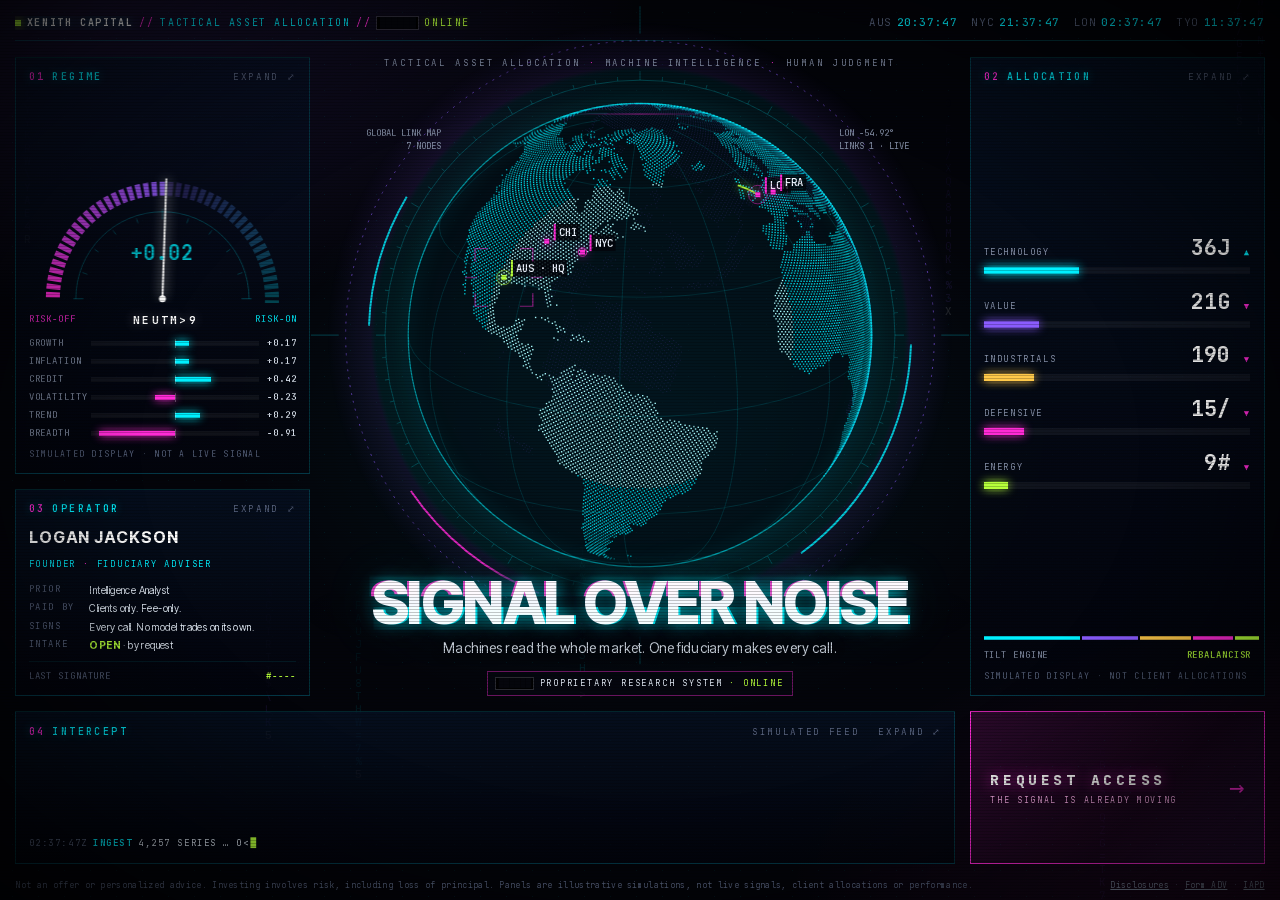
==== index.html @ 16e0d47a "Hub-4: CTA line 'The signal is already moving' replaces 'few clients, chosen slowly'; intake 'by req" ====
<!DOCTYPE html>
<html lang="en">
<head>
<meta charset="UTF-8">
<meta name="viewport" content="width=device-width, initial-scale=1.0, viewport-fit=cover">
<title>Xenith Capital · Tactical Asset Allocation</title>
<meta name="description" content="Xenith Capital. Tactical asset allocation. Machine intelligence reads the market; one fiduciary makes every call. Fee-only. The signal is already moving.">
<meta http-equiv="Content-Security-Policy" content="default-src 'none'; script-src 'self'; style-src 'self'; img-src 'self'; font-src 'self'; connect-src 'self'; manifest-src 'self'; base-uri 'none'; form-action 'none'">
<meta name="referrer" content="strict-origin-when-cross-origin">
<meta name="theme-color" content="#03040a">
<meta name="color-scheme" content="dark">
<link rel="canonical" href="https://xenithcap.io/">
<link rel="icon" href="/assets/favicon.svg" type="image/svg+xml">
<link rel="apple-touch-icon" href="/assets/apple-touch-icon.png">
<link rel="manifest" href="/site.webmanifest">
<meta property="og:type" content="website">
<meta property="og:url" content="https://xenithcap.io/">
<meta property="og:title" content="Xenith Capital // Tactical Asset Allocation">
<meta property="og:description" content="Machine intelligence reads the market. One fiduciary makes every call. The signal is already moving.">
<meta property="og:image" content="https://xenithcap.io/assets/og-hub.jpg">
<meta property="og:image:width" content="1200">
<meta property="og:image:height" content="630">
<meta property="og:image:alt" content="Xenith Capital command hub: a dot-matrix globe with data arcs between financial centers.">
<meta name="twitter:card" content="summary_large_image">
<link rel="preload" href="/fonts/jetbrains-mono-var.woff2" as="font" type="font/woff2" crossorigin>
<link rel="preload" href="/fonts/inter-tight-var.woff2" as="font" type="font/woff2" crossorigin>
<script src="/assets/phase-flag.js"></script>
<link rel="stylesheet" href="/assets/hub.css">
<script type="application/ld+json">{"@context":"https://schema.org","@type":"FinancialService","name":"Xenith Capital","url":"https://xenithcap.io/","logo":"https://xenithcap.io/assets/icon-512.png","image":"https://xenithcap.io/assets/og-hub.jpg","description":"Fee-only investment firm. Tactical asset allocation. A fiduciary adviser makes every decision.","foundingDate":"2021","founder":{"@type":"Person","name":"Logan Jackson"},"address":{"@type":"PostalAddress","addressLocality":"Austin","addressCountry":"US"},"sameAs":["https://adviserinfo.sec.gov/firm/summary/316844"]}</script>
<script src="/assets/earth.js" defer></script>
<script src="/assets/hub.js" defer></script>
<!-- build: hub-4 -->
</head>
<body>
<a class="skip" href="#core">Skip to content</a>
<canvas id="fx" aria-hidden="true"></canvas>
<div class="tears" aria-hidden="true"><i></i><i></i><i></i></div>

<div class="hub" id="hub">

<header class="bar">
  <p class="cls"><i class="dot"></i><b>XENITH CAPITAL</b><span class="sl">//</span><span class="tta">TACTICAL ASSET ALLOCATION</span><span class="sl">//</span><span class="rd" id="sysname" aria-label="redacted system name">██████</span><span class="on">ONLINE</span></p>
  <p class="clocks" aria-label="World clocks">
    <span class="ck"><em>AUS</em><b data-tz="America/Chicago">--:--:--</b></span>
    <span class="ck"><em>NYC</em><b data-tz="America/New_York">--:--:--</b></span>
    <span class="ck"><em>LON</em><b data-tz="Europe/London">--:--:--</b></span>
    <span class="ck"><em>TYO</em><b data-tz="Asia/Tokyo">--:--:--</b></span>
  </p>
</header>

<section class="core" id="core" tabindex="-1">
  <p class="kick">TACTICAL ASSET ALLOCATION <span>·</span> MACHINE INTELLIGENCE <span>·</span> HUMAN JUDGMENT</p>
  <div class="low">
    <div class="head">
      <h1 class="glitch" data-text="SIGNAL OVER NOISE">SIGNAL OVER NOISE</h1>
      <p class="sub">Machines read the whole market. One fiduciary makes every call.</p>
    </div>
    <button class="chip" type="button" data-ro="ro-intel"><span class="rd">██████</span> PROPRIETARY RESEARCH SYSTEM <i>· ONLINE</i></button>
  </div>
</section>

<nav class="tabs" aria-label="Panels">
  <button type="button" class="tab act" data-p="p-reg">REGIME</button>
  <button type="button" class="tab" data-p="p-alc">ALLOCATION</button>
  <button type="button" class="tab" data-p="p-feed">INTEL</button>
  <button type="button" class="tab" data-p="p-op">OPERATOR</button>
</nav>

<section class="pn reg act" id="p-reg" data-ro="ro-regime" aria-labelledby="h-reg">
  <header class="ph"><h2 id="h-reg"><i>01</i>REGIME</h2><span class="ex">EXPAND ⤢</span></header>
  <div class="viz">
    <div class="gw"><canvas id="gauge" aria-hidden="true"></canvas></div>
    <div class="post"><span class="lo">RISK-OFF</span><b id="posture">NEUTRAL</b><span class="hi">RISK-ON</span></div>
    <ul class="sig" id="sig" aria-hidden="true">
      <li><span>GROWTH</span><s><i></i></s><b>+0.00</b></li>
      <li><span>INFLATION</span><s><i></i></s><b>+0.00</b></li>
      <li><span>CREDIT</span><s><i></i></s><b>+0.00</b></li>
      <li><span>VOLATILITY</span><s><i></i></s><b>+0.00</b></li>
      <li><span>TREND</span><s><i></i></s><b>+0.00</b></li>
      <li><span>BREADTH</span><s><i></i></s><b>+0.00</b></li>
    </ul>
    <p class="ill">SIMULATED DISPLAY · NOT A LIVE SIGNAL</p>
  </div>
</section>

<section class="pn alc" id="p-alc" data-ro="ro-alloc" aria-labelledby="h-alc">
  <header class="ph"><h2 id="h-alc"><i>02</i>ALLOCATION</h2><span class="ex">EXPAND ⤢</span></header>
  <div class="viz">
    <ul class="al" id="al" aria-hidden="true">
      <li class="tk"><span>TECHNOLOGY</span><b>--%</b><em>·</em><s><i></i></s></li>
      <li class="vl"><span>VALUE</span><b>--%</b><em>·</em><s><i></i></s></li>
      <li class="in"><span>INDUSTRIALS</span><b>--%</b><em>·</em><s><i></i></s></li>
      <li class="df"><span>DEFENSIVE</span><b>--%</b><em>·</em><s><i></i></s></li>
      <li class="en"><span>ENERGY</span><b>--%</b><em>·</em><s><i></i></s></li>
    </ul>
    <div class="stack" id="stack" aria-hidden="true"><i class="tk"></i><i class="vl"></i><i class="in"></i><i class="df"></i><i class="en"></i></div>
    <p class="tilt"><span>TILT ENGINE</span><b id="tilt">ARMED</b></p>
    <p class="ill">SIMULATED DISPLAY · NOT CLIENT ALLOCATIONS</p>
  </div>
</section>

<section class="pn op" id="p-op" data-ro="ro-op" aria-labelledby="h-op">
  <header class="ph"><h2 id="h-op"><i>03</i>OPERATOR</h2><span class="ex">EXPAND ⤢</span></header>
  <div class="viz">
    <p class="nm">LOGAN JACKSON</p>
    <p class="rl">FOUNDER <span>·</span> FIDUCIARY ADVISER</p>
    <dl>
      <dt>PRIOR</dt><dd>Intelligence Analyst</dd>
      <dt>PAID BY</dt><dd>Clients only. Fee-only.</dd>
      <dt>SIGNS</dt><dd>Every call. No model trades on its own.</dd>
      <dt>INTAKE</dt><dd><b class="blink">OPEN</b> · by request</dd>
    </dl>
    <p class="hash"><span>LAST SIGNATURE</span><b id="lastsig">#----</b></p>
  </div>
</section>

<section class="pn feed" id="p-feed" data-ro="ro-intel" aria-labelledby="h-feed">
  <header class="ph"><h2 id="h-feed"><i>04</i>INTERCEPT</h2><span class="ex"><em class="sim">SIMULATED FEED</em> EXPAND ⤢</span></header>
  <div class="viz"><ol class="lines" id="lines" aria-hidden="true"></ol></div>
</section>

<div class="dock">
  <a class="cta" href="mailto:inquiry@xenithcap.io?subject=Access%20request"><span class="k">REQUEST ACCESS</span><span class="s">THE SIGNAL IS ALREADY MOVING</span><i class="arr">→</i></a>
</div>

<footer class="leg">
  <p><span class="full">Not an offer or personalized advice. Investing involves risk, including loss of principal. Panels are illustrative simulations, not live signals, client allocations or performance.</span><span class="short">Not an offer or advice. Displays are simulated.</span></p>
  <p class="links"><a href="/disclosures.html">Disclosures</a> · <a href="https://reports.adviserinfo.sec.gov/reports/ADV/316844/PDF/316844.pdf" rel="noopener">Form ADV</a> · <a href="https://adviserinfo.sec.gov/firm/summary/316844" rel="noopener">IAPD</a></p>
</footer>

</div>

<div class="veil" id="veil" aria-hidden="true"></div>

<section class="ro" id="ro-regime" role="dialog" aria-modal="true" aria-labelledby="ro-regime-h">
  <header class="rh"><p class="rk">READOUT // 01</p><h2 id="ro-regime-h" data-d>REGIME: THE POSTURE ENGINE</h2><button type="button" class="x" aria-label="Close">CLOSE <kbd>ESC</kbd> ✕</button></header>
  <div class="rb">
    <p class="lead" data-d>Before we choose a single holding, we read the market's posture.</p>
    <p>Growth, inflation, credit, volatility, trend and breadth each feed one dial that runs from risk-off to risk-on. When the dial moves, the portfolios move with it. When it doesn't, we don't trade for the sake of trading.</p>
    <ul class="pts">
      <li><b>INPUTS</b>Macro data, rates, credit spreads, volatility, price trend, market breadth</li>
      <li><b>CADENCE</b>Recomputed after every market close</li>
      <li><b>OUTPUT</b>One posture, written down with the evidence behind it</li>
    </ul>
    <p class="fine">The dial on this page is an illustrative simulation. It is not a live signal, a forecast or a recommendation.</p>
  </div>
</section>

<section class="ro" id="ro-alloc" role="dialog" aria-modal="true" aria-labelledby="ro-alloc-h">
  <header class="rh"><p class="rk">READOUT // 02</p><h2 id="ro-alloc-h" data-d>TACTICAL ASSET ALLOCATION</h2><button type="button" class="x" aria-label="Close">CLOSE <kbd>ESC</kbd> ✕</button></header>
  <div class="rb">
    <p class="lead" data-d>Tactical means we're allowed to move. Disciplined means every move has a reason first.</p>
    <p>Each model portfolio holds a strategic core and tilts across sectors of the stock market (technology, value, industrials, defensives, energy) as the evidence changes, and leans defensive when the posture turns risk-off. We don't hold a static mix and hope; we shift when the regime and the evidence agree, and we document why.</p>
    <ul class="pts">
      <li><b>CORE</b>The long-term mix your plan is built on</li>
      <li><b>TILT</b>Measured shifts when the posture and the evidence line up</li>
      <li><b>TRAIL</b>Every change dated, reasoned and logged</li>
    </ul>
    <p class="fine">Weights shown on this page are an illustrative simulation. They are not actual client allocations, model weights or performance.</p>
  </div>
</section>

<section class="ro" id="ro-intel" role="dialog" aria-modal="true" aria-labelledby="ro-intel-h">
  <header class="rh"><p class="rk">READOUT // 04</p><h2 id="ro-intel-h" data-d>MACHINE INTELLIGENCE, HUMAN JUDGMENT</h2><button type="button" class="x" aria-label="Close">CLOSE <kbd>ESC</kbd> ✕</button></header>
  <div class="rb">
    <p class="lead" data-d>Machines read everything. A human decides.</p>
    <p>Our proprietary research system, <span class="rd">██████</span>, ingests thousands of data series, filings and price histories. Machine models read all of it, argue with each other and score their own confidence.</p>
    <p>Then a human takes over. Every conclusion is reviewed, anything that doesn't hold up is overridden, and every decision is signed off by one fiduciary. No model places a trade.</p>
    <ul class="pts">
      <li><b>SPEED</b>More breadth than any analyst team could read by hand</li>
      <li><b>JUDGMENT</b>Every call reviewed and owned by a person</li>
      <li><b>RECORD</b>Every decision logged with the evidence behind it</li>
    </ul>
  </div>
</section>

<section class="ro" id="ro-op" role="dialog" aria-modal="true" aria-labelledby="ro-op-h">
  <header class="rh"><p class="rk">READOUT // 03</p><h2 id="ro-op-h" data-d>OPERATOR: ONE ADVISER ANSWERS FOR EVERY CALL</h2><button type="button" class="x" aria-label="Close">CLOSE <kbd>ESC</kbd> ✕</button></header>
  <div class="rb">
    <p class="lead" data-d>Logan Jackson, founder.</p>
    <p>Formerly an Intelligence Analyst: turning noisy, incomplete information into decisions someone has to stand behind. Then a financial advisor and a banker.</p>
    <p>Xenith is fee-only and fiduciary. We are paid by our clients and no one else. The machine reads the market every hour it is open; the only question is whether it is reading for you.</p>
    <p><a class="cta in" href="mailto:inquiry@xenithcap.io?subject=Access%20request"><span class="k">REQUEST ACCESS</span><i class="arr">→</i></a></p>
  </div>
</section>

</body>
</html>
---- assets/hub.css ----
/* Xenith Capital: the command hub. */
@font-face{font-family:"Inter Tight";src:url(/fonts/inter-tight-var.woff2) format("woff2");font-weight:100 900;font-display:swap}
@font-face{font-family:"JetBrains Mono";src:url(/fonts/jetbrains-mono-var.woff2) format("woff2");font-weight:100 800;font-display:swap}
:root{
  --void:#03040a;--cy:#00f0ff;--pk:#ff2bd6;--ac:#b6ff3b;--vi:#8a5cff;--au:#ffc94a;
  --tx:#e3ecf7;--dim:#8792aa;--mute:#5a6580;--line:#00f0ff2e;--line2:#00f0ff14;
  --mono:"JetBrains Mono",ui-monospace,SFMono-Regular,Menlo,monospace;
  --sans:"Inter Tight",system-ui,-apple-system,sans-serif;
  --pad:clamp(.6rem,1.2vw,1.1rem);
}
*,*::before,*::after{box-sizing:border-box}
html,body{margin:0;padding:0}
html{background:var(--void);color:var(--tx);-webkit-text-size-adjust:100%;text-size-adjust:100%}
body{font-family:var(--mono);font-size:16px;line-height:1.45;min-height:100vh;
  background:
    radial-gradient(60vw 50vh at 8% 0%,#8a5cff26,#0000 70%),
    radial-gradient(55vw 45vh at 100% 100%,#ff2bd61f,#0000 70%),
    radial-gradient(45vw 45vh at 50% 48%,#00f0ff12,#0000 72%),
    var(--void)}
a{color:var(--cy)}
button{font:inherit;color:inherit}
.skip{position:absolute;left:-999px;top:0;z-index:100;background:var(--cy);color:#000;padding:.6rem 1rem;font-weight:600;text-decoration:none}
.skip:focus{left:.5rem;top:.5rem}
:focus-visible{outline:1px solid var(--cy);outline-offset:2px}
h1,h2,p,ul,ol,dl,dd{margin:0}
ul,ol{padding:0;list-style:none}

/* --- atmosphere: scanlines + vignette --- */
body::before{content:"";position:fixed;inset:0;z-index:40;pointer-events:none;
  background:repeating-linear-gradient(0deg,#0000 0 2px,#00000038 2px 3px);mix-blend-mode:multiply}
body::after{content:"";position:fixed;inset:0;z-index:41;pointer-events:none;
  background:radial-gradient(ellipse at 50% 50%,#0000 55%,#000000b3 100%)}

#fx{position:fixed;inset:0;width:100%;height:100%;z-index:0;pointer-events:none;display:block}
.tears{position:fixed;inset:0;z-index:45;pointer-events:none}
.tears i{position:absolute;left:0;right:0;height:0;opacity:0;mix-blend-mode:screen;
  background:linear-gradient(90deg,#0000 0,#00f0ff40 18%,#ff2bd666 52%,#b6ff3b26 74%,#0000)}

/* --- shared text atoms --- */
.rd{display:inline-block;background:#000;color:#05060c;outline:1px solid #ffffff26;padding:0 .25em;letter-spacing:0;line-height:1.15;white-space:nowrap;font-family:var(--mono)}
.rd.leak{color:var(--pk);text-shadow:0 0 8px #ff2bd6aa}
.blink{color:var(--ac);animation:blink 1.4s steps(2) infinite}
@keyframes blink{50%{opacity:.25}}

/* ============ LIVE HUB ============ */
html.live,html.live body{height:100%;overflow:hidden}
html.live .hub{position:fixed;inset:0;z-index:2;display:grid;
  padding:var(--pad) var(--pad) calc(var(--pad)*.6);gap:var(--pad);
  padding-top:max(var(--pad),env(safe-area-inset-top));padding-bottom:max(calc(var(--pad)*.6),env(safe-area-inset-bottom));
  grid-template-columns:minmax(15rem,23vw) minmax(0,1fr) minmax(15rem,23vw);
  grid-template-rows:auto minmax(0,1fr) auto clamp(6.8rem,17vh,10.5rem) auto;
  grid-template-areas:"bar bar bar" "reg core alc" "op core alc" "feed feed dock" "leg leg leg"}
html.live .hub.tear{animation:tear .2s steps(3) 1}
@keyframes tear{0%{transform:translate(0)}33%{transform:translate(-4px,1px);filter:hue-rotate(40deg)}66%{transform:translate(3px,-1px);filter:saturate(1.8)}100%{transform:translate(0)}}

/* bar */
.bar{grid-area:bar;display:flex;align-items:center;justify-content:space-between;gap:1rem;
  border-bottom:1px solid var(--line);padding-bottom:calc(var(--pad)*.6);font-size:clamp(.6rem,.78vw,.74rem);letter-spacing:.16em;white-space:nowrap}
.cls{display:flex;align-items:center;gap:.6em;min-width:0;overflow:hidden}
.cls b{font-weight:700;color:#fff;text-shadow:0 0 12px #00f0ff88}
.cls .sl{color:var(--pk)}
.cls .tta{color:var(--cy)}
.cls .on{color:var(--ac);text-shadow:0 0 10px #b6ff3b88}
.dot{width:.55em;height:.55em;background:var(--ac);box-shadow:0 0 10px var(--ac);display:inline-block;animation:blink 1.1s steps(2) infinite}
.clocks{display:flex;gap:1.3em;color:var(--dim);font-size:1.08em}
.ck em{font-style:normal;color:var(--mute);margin-right:.45em}
.ck b{font-weight:500;color:var(--cy);font-variant-numeric:tabular-nums}

/* core */
.core{grid-area:core;position:relative;display:flex;flex-direction:column;align-items:center;justify-content:space-between;text-align:center;min-height:0;pointer-events:none;outline:none}
.low{display:flex;flex-direction:column;align-items:center;gap:clamp(.5rem,1.2vh,.9rem);width:100%;margin-top:auto}
.head{position:relative;padding:.2em 1.2em .1em}
.head::before{content:"";position:absolute;inset:-18% -8% -10%;z-index:-1;background:radial-gradient(closest-side,#03040ae6 30%,#03040a99 62%,#03040a00);pointer-events:none}
.kick{font-size:clamp(.56rem,.7vw,.7rem);letter-spacing:.32em;color:var(--dim)}
.kick span{color:var(--pk)}
.glitch{position:relative;font-family:var(--sans);font-weight:800;text-transform:uppercase;letter-spacing:-.025em;line-height:.92;
  font-size:clamp(2rem,4.6vw,4.9rem);color:#f5f9ff;
  text-shadow:0 0 18px #00f0ff66,0 0 60px #00f0ff26}
.glitch::before,.glitch::after{content:attr(data-text);position:absolute;inset:0;pointer-events:none}
.glitch::before{color:var(--pk);transform:translate(-.035em,0);mix-blend-mode:screen;opacity:.85;clip-path:inset(0 0 62% 0);animation:gA 3.2s infinite steps(1)}
.glitch::after{color:var(--cy);transform:translate(.035em,0);mix-blend-mode:screen;opacity:.85;clip-path:inset(58% 0 0 0);animation:gB 2.7s infinite steps(1)}
.glitch.burst::before{animation:gA .09s infinite steps(1);transform:translate(-.09em,0)}
.glitch.burst::after{animation:gB .11s infinite steps(1);transform:translate(.09em,0)}
@keyframes gA{0%{clip-path:inset(0 0 62% 0)}12%{clip-path:inset(12% 0 70% 0);transform:translate(-.06em,0)}24%{clip-path:inset(40% 0 38% 0)}36%{clip-path:inset(80% 0 4% 0);transform:translate(-.02em,0)}48%{clip-path:inset(4% 0 88% 0)}62%{clip-path:inset(52% 0 30% 0);transform:translate(-.07em,0)}78%{clip-path:inset(20% 0 66% 0)}90%{clip-path:inset(66% 0 10% 0)}}
@keyframes gB{0%{clip-path:inset(58% 0 0 0)}14%{clip-path:inset(30% 0 52% 0);transform:translate(.06em,0)}28%{clip-path:inset(76% 0 8% 0)}40%{clip-path:inset(6% 0 80% 0);transform:translate(.03em,0)}55%{clip-path:inset(44% 0 40% 0)}70%{clip-path:inset(88% 0 2% 0);transform:translate(.08em,0)}85%{clip-path:inset(18% 0 70% 0)}}
.sub{font-family:var(--sans);font-weight:400;font-size:clamp(.82rem,1.05vw,1.08rem);color:var(--tx);opacity:.88;margin-top:.7em;letter-spacing:.01em;text-shadow:0 0 14px #000}
.chip{pointer-events:auto;cursor:pointer;display:inline-flex;align-items:center;gap:.7em;background:#05070fcc;border:1px solid #ff2bd666;
  padding:.55em .95em;font-size:clamp(.56rem,.7vw,.7rem);letter-spacing:.2em;color:var(--tx);backdrop-filter:blur(4px);-webkit-backdrop-filter:blur(4px);transition:border-color .2s,box-shadow .2s}
.chip i{font-style:normal;color:var(--ac)}
.chip:hover,.chip:focus-visible{border-color:var(--pk);box-shadow:0 0 22px #ff2bd655}

/* panels */
.pn{position:relative;min-height:0;display:flex;flex-direction:column;overflow:hidden;cursor:pointer;
  border:1px solid var(--line);background:linear-gradient(180deg,#071226b3,#03050dcc);
  backdrop-filter:blur(6px);-webkit-backdrop-filter:blur(6px);
  padding:calc(var(--pad)*.8);transition:border-color .2s,box-shadow .2s}
.pn::before,.pn::after{content:"";position:absolute;width:12px;height:12px;pointer-events:none;border:1px solid var(--cy)}
.pn::before{top:-1px;left:-1px;border-right:0;border-bottom:0}
.pn::after{bottom:-1px;right:-1px;border-left:0;border-top:0}
.pn:hover,.pn:focus-visible{border-color:#00f0ff99;box-shadow:0 0 0 1px #00f0ff22,0 0 30px #00f0ff22 inset;outline:none}
.pn:hover .ex,.pn:focus-visible .ex{color:var(--pk)}
.reg{grid-area:reg}.alc{grid-area:alc}.op{grid-area:op}.feed{grid-area:feed}
.ph{display:flex;justify-content:space-between;align-items:baseline;gap:.5rem;margin-bottom:.55rem;flex:none}
.ph h2{font-size:clamp(.62rem,.78vw,.76rem);font-weight:600;letter-spacing:.24em;color:var(--cy);text-shadow:0 0 10px #00f0ff66}
.ph h2 i{font-style:normal;color:var(--pk);margin-right:.7em}
.ex{font-size:.58rem;letter-spacing:.18em;color:var(--mute);transition:color .2s}
.viz{flex:1;min-height:0;display:flex;flex-direction:column;gap:.55rem;font-size:clamp(.56rem,.68vw,.68rem);letter-spacing:.1em}
.ill{margin-top:auto;font-size:.5rem;letter-spacing:.16em;color:var(--mute);flex:none}

/* regime */
.gw{flex:1 1 auto;min-height:3.5rem;position:relative}
.gw canvas{position:absolute;inset:0;width:100%;height:100%;display:block}
.post{display:flex;justify-content:space-between;align-items:center;flex:none}
.post .lo{color:var(--pk)}.post .hi{color:var(--cy)}
.post b{font-size:1.25em;font-weight:700;letter-spacing:.2em;color:#fff;text-shadow:0 0 12px #ffffff66}
.sig{display:flex;flex-direction:column;gap:.32rem;flex:none}
.sig li{display:grid;grid-template-columns:6.4em 1fr 3.6em;align-items:center;gap:.6em}
.sig span{color:var(--dim)}
.sig b{font-weight:500;text-align:right;font-variant-numeric:tabular-nums;color:var(--tx)}
.sig s,.al s{position:relative;display:block;height:5px;background:#ffffff0d;text-decoration:none}
.sig s::after{content:"";position:absolute;left:50%;top:-2px;bottom:-2px;width:1px;background:#ffffff40}
.sig s i{position:absolute;top:0;bottom:0;left:50%;width:0;background:var(--cy);box-shadow:0 0 8px var(--cy);transition:left .9s cubic-bezier(.2,.8,.2,1),width .9s cubic-bezier(.2,.8,.2,1),background .4s}
.sig s i.n{background:var(--pk);box-shadow:0 0 8px var(--pk)}

/* allocation */
.al{display:flex;flex-direction:column;gap:clamp(.45rem,1.3vh,.95rem);flex:1;justify-content:center}
.al li{display:grid;grid-template-columns:1fr auto 1.6em;align-items:baseline;gap:.4em .6em;padding-right:.15em}
.al span{color:var(--dim);letter-spacing:.18em}
.al b{font-size:clamp(1.05rem,1.7vw,1.7rem);font-weight:700;letter-spacing:0;font-variant-numeric:tabular-nums;color:#fff}
.al em{font-style:normal;text-align:right;color:var(--mute)}
.al em.up{color:var(--cy)}.al em.dn{color:var(--pk)}
.al s{grid-column:1/-1;height:7px}
.al s i{position:absolute;left:0;top:0;bottom:0;width:0;transition:width 1.1s cubic-bezier(.2,.8,.2,1)}
.al .tk i{background:var(--cy);box-shadow:0 0 10px var(--cy)}
.al .vl i{background:var(--vi);box-shadow:0 0 10px var(--vi)}
.al .in i{background:var(--au);box-shadow:0 0 10px var(--au)}
.al .df i{background:var(--pk);box-shadow:0 0 10px var(--pk)}
.al .en i{background:var(--ac);box-shadow:0 0 10px var(--ac)}
.stack{display:flex;height:4px;gap:2px;flex:none}
.stack i{display:block;flex:0 0 20%;transition:flex-basis 1.1s cubic-bezier(.2,.8,.2,1)}
.stack .tk{background:var(--cy)}.stack .vl{background:var(--vi)}.stack .in{background:var(--au)}.stack .df{background:var(--pk)}.stack .en{background:var(--ac)}
.tilt{display:flex;justify-content:space-between;flex:none;color:var(--dim)}
.tilt b{font-weight:600;color:var(--ac)}

/* operator */
.nm{font-family:var(--sans);font-weight:700;font-size:clamp(.95rem,1.25vw,1.3rem);letter-spacing:.06em;color:#fff}
.rl{color:var(--cy);letter-spacing:.2em}
.rl span{color:var(--pk)}
.op dl{display:grid;grid-template-columns:auto 1fr;gap:.25rem .9rem;margin-top:.2rem}
.op dt{color:var(--mute);letter-spacing:.18em}
.op dd{color:var(--tx);letter-spacing:.04em;font-family:var(--sans);font-size:1.12em}
.hash{margin-top:auto;display:flex;justify-content:space-between;border-top:1px solid var(--line2);padding-top:.45rem;color:var(--mute)}
.hash b{color:var(--ac);font-weight:600;letter-spacing:.12em}
.ex .sim{font-style:normal;color:var(--mute);margin-right:1.2em}

/* intercept feed */
.feed .viz{position:relative}
.lines{position:absolute;inset:0;display:flex;flex-direction:column;justify-content:flex-end;overflow:hidden;
  -webkit-mask-image:linear-gradient(180deg,#0000,#000 45%);mask-image:linear-gradient(180deg,#0000,#000 45%)}
.lines li{flex:none;white-space:nowrap;overflow:hidden;text-overflow:ellipsis;line-height:1.6;font-size:clamp(.58rem,.7vw,.72rem);color:var(--tx);letter-spacing:.06em}
.lines .ts{color:var(--mute)}
.lines .t{font-weight:700;margin:0 .6em}
.lines .t.c{color:var(--cy)}.lines .t.p{color:var(--pk)}.lines .t.a{color:var(--ac)}.lines .t.v{color:var(--vi)}.lines .t.w{color:#fff}.lines .t.g{color:var(--au)}
.lines .ok{color:var(--ac)}
.lines li.cur::after{content:"█";color:var(--ac);animation:blink .8s steps(2) infinite;margin-left:.1em}

/* dock / CTA */
.dock{grid-area:dock;display:flex;align-items:stretch}
.cta{position:relative;display:grid;grid-template-columns:1fr auto;align-content:center;gap:.25rem 1rem;width:100%;
  text-decoration:none;color:var(--tx);padding:clamp(.8rem,1.4vw,1.2rem) clamp(.9rem,1.5vw,1.4rem);
  border:1px solid var(--pk);background:linear-gradient(135deg,#ff2bd626,#ff2bd608 60%,#8a5cff1a);
  animation:pulse 2.2s ease-in-out infinite;transition:background .2s,color .2s}
.cta .k{font-weight:800;letter-spacing:.24em;font-size:clamp(.82rem,1.15vw,1.08rem);color:#fff;text-shadow:0 0 14px #ff2bd6cc}
.cta .s{grid-column:1;font-size:clamp(.52rem,.62vw,.62rem);letter-spacing:.2em;color:#ffb3ec}
.cta .arr{grid-row:1/3;grid-column:2;align-self:center;font-style:normal;font-size:1.6rem;color:var(--pk)}
.cta:hover,.cta:focus-visible{background:var(--pk);outline:none}
.cta:hover .k,.cta:focus-visible .k,.cta:hover .s,.cta:focus-visible .s,.cta:hover .arr,.cta:focus-visible .arr{color:#05010a;text-shadow:none}
@keyframes pulse{0%,100%{box-shadow:0 0 0 0 #ff2bd600,0 0 18px #ff2bd640}50%{box-shadow:0 0 0 4px #ff2bd622,0 0 42px #ff2bd699}}
.cta.in{display:inline-grid;width:auto;margin-top:.4rem}

/* legal */
.leg{grid-area:leg;display:flex;justify-content:space-between;gap:1.2rem;align-items:baseline;font-size:clamp(.5rem,.6vw,.6rem);color:var(--mute);letter-spacing:.04em;line-height:1.4}
.leg .short{display:none}
.leg .links{white-space:nowrap}
.leg a{color:var(--dim)}
.leg a:hover{color:var(--cy)}

.tabs{display:none}

/* readouts (dialogs) */
.veil{display:none}
html.live .veil{position:fixed;inset:0;z-index:58;background:#02030acc;backdrop-filter:blur(5px);-webkit-backdrop-filter:blur(5px)}
html.live .veil.on{display:block;animation:fade .2s ease}
@keyframes fade{from{opacity:0}}
html.live .ro{display:none}
html.live .ro.open{display:flex;flex-direction:column;position:fixed;z-index:60;left:50%;top:50%;transform:translate(-50%,-50%);
  width:min(46rem,calc(100vw - 2rem));max-height:calc(100dvh - 2rem);overflow:auto;
  background:linear-gradient(180deg,#071226f7,#03050df7);border:1px solid var(--cy);
  box-shadow:0 0 0 1px #00f0ff33,0 0 80px #00f0ff33,0 0 160px #ff2bd622;padding:clamp(1.1rem,2.6vw,2.2rem);
  animation:roIn .38s cubic-bezier(.2,.9,.2,1)}
@keyframes roIn{0%{opacity:0;clip-path:inset(49% 0 49% 0);filter:hue-rotate(90deg) brightness(2)}45%{opacity:1;clip-path:inset(0 0 0 0)}60%{transform:translate(calc(-50% - 6px),-50%)}75%{transform:translate(calc(-50% + 4px),-50%);filter:none}100%{transform:translate(-50%,-50%)}}
.rh{position:relative;padding-right:7rem;margin-bottom:1.1rem}
.rk{font-size:.62rem;letter-spacing:.3em;color:var(--pk);margin-bottom:.5rem}
.rh h2{font-family:var(--sans);font-weight:800;text-transform:uppercase;letter-spacing:-.01em;line-height:1.02;font-size:clamp(1.3rem,2.6vw,2.15rem);color:#fff;text-shadow:0 0 18px #00f0ff55}
.x{display:none}
html.live .x{display:block;position:absolute;right:0;top:0;cursor:pointer;background:none;border:1px solid var(--line);color:var(--dim);font-size:.6rem;letter-spacing:.18em;padding:.45em .7em}
.x:hover,.x:focus-visible{color:var(--pk);border-color:var(--pk)}
.x kbd{font:inherit;color:var(--mute)}
.rb{font-family:var(--sans);font-size:clamp(.92rem,1.1vw,1.05rem);line-height:1.6;color:#cfd8e6;display:flex;flex-direction:column;gap:.85rem}
.rb .lead{font-size:1.2em;font-weight:500;color:var(--cy);line-height:1.35}
.pts{display:grid;gap:.5rem;border-top:1px solid var(--line);padding-top:.9rem}
.pts li{display:grid;grid-template-columns:7.5em 1fr;gap:1rem;font-size:.95em}
.pts b{font-family:var(--mono);font-size:.68rem;letter-spacing:.2em;color:var(--pk);padding-top:.25em}
.fine{font-size:.78em;color:var(--mute)}

/* ============ PHONE / NARROW ============ */
@media (max-width: 900px){
  html.live .hub{grid-template-columns:minmax(0,1fr);
    grid-template-rows:auto minmax(0,1fr) auto minmax(9.5rem,30dvh) auto auto;
    grid-template-areas:"bar" "core" "tabs" "pane" "dock" "leg";gap:.5rem}
  .bar{flex-direction:column;align-items:stretch;gap:.35rem;font-size:.56rem;letter-spacing:.12em}
  .cls .tta,.cls .sl:first-of-type{display:none}
  .cls{justify-content:space-between}
  .clocks{justify-content:space-between;gap:.5em}
  .kick{display:none}
  .glitch{font-size:clamp(1.9rem,9.6vw,3.2rem)}
  .sub{font-size:.86rem;max-width:22em;margin-left:auto;margin-right:auto}
  html.live .tabs{grid-area:tabs;display:grid;grid-template-columns:repeat(4,1fr);gap:.3rem}
  .tab{cursor:pointer;background:#05070fcc;border:1px solid var(--line);color:var(--dim);font-size:.58rem;letter-spacing:.16em;padding:.6em .2em}
  .tab.act{color:#05010a;background:var(--cy);border-color:var(--cy);font-weight:700;box-shadow:0 0 16px #00f0ff66}
  html.live .pn{grid-area:pane;display:none}
  html.live .pn.act{display:flex}
  .reg .viz{flex-direction:row;flex-wrap:wrap;align-content:flex-start}
  .reg .gw{flex:0 0 42%;min-height:5rem}
  .reg .post{flex:0 0 100%;order:3}
  .reg .sig{flex:1;gap:.22rem}
  .reg .sig li{grid-template-columns:5.6em 1fr 3.2em;gap:.4em}
  .al{gap:.45rem;justify-content:flex-start}
  .al li{grid-template-columns:7.4em minmax(0,1fr) 2.6em 1em;align-items:center}
  .al s{grid-column:2;grid-row:1;height:5px}
  .al b{font-size:.95rem;text-align:right}
  .dock{grid-area:dock}
  .cta{padding:.8rem 1rem}
  .leg{flex-direction:column;gap:.15rem;font-size:.52rem}
  .leg .full{display:none}.leg .short{display:inline}
  .ex{display:none}
  .rh{padding-right:0;padding-top:2.2rem}
}
@media (max-width: 900px) and (max-height: 700px){
  html.live .hub{grid-template-rows:auto minmax(0,1fr) auto minmax(8rem,30dvh) auto auto}
  .sub{display:none}
  .stack,.tilt{display:none}
  .al{gap:.32rem}
}
@media (min-width: 901px) and (max-height: 760px){
  .kick{display:none}
  .glitch{font-size:clamp(1.8rem,4.4vw,3.8rem)}
  .sig{gap:.2rem}
}

/* ============ DOCUMENT FALLBACK (no JS, tiny screens) ============ */
html:not(.live) #fx,html:not(.live) .tears,html:not(.live) .gw,html:not(.live) .sig,html:not(.live) .post,
html:not(.live) .al,html:not(.live) .stack,html:not(.live) .tilt,html:not(.live) .ill,html:not(.live) .feed,
html:not(.live) .ex,html:not(.live) .tabs,html:not(.live) .veil{display:none}
html:not(.live) .hub{max-width:46rem;margin:0 auto;padding:1.4rem 1.2rem;display:flex;flex-direction:column;gap:1.2rem}
html:not(.live) .bar{flex-wrap:wrap;white-space:normal}
html:not(.live) .core{align-items:flex-start;text-align:left;gap:.8rem}
html:not(.live) .pn{cursor:default}
html:not(.live) .chip{cursor:default}
html:not(.live) .ro{display:block;max-width:46rem;margin:0 auto;padding:1.6rem 1.2rem;border-top:1px solid var(--line)}
html:not(.live) .rh{padding-right:0}
html:not(.live) .leg{flex-direction:column}
html:not(.live) .hub > .leg{order:99}

@media (prefers-reduced-motion: reduce){
  .glitch::before,.glitch::after,.dot,.blink,.cta,.lines li.cur::after{animation:none}
  html.live .ro.open{animation:fade .15s ease}
}
@media print{
  #fx,.tears,.veil,.tabs,.dock,.x,.feed,.gw,.sig,.al,.stack{display:none!important}
  body::before,body::after{display:none}
  html,body{background:#fff;color:#000;height:auto;overflow:visible}
  .hub,.ro{position:static!important;display:block!important;transform:none!important}
}
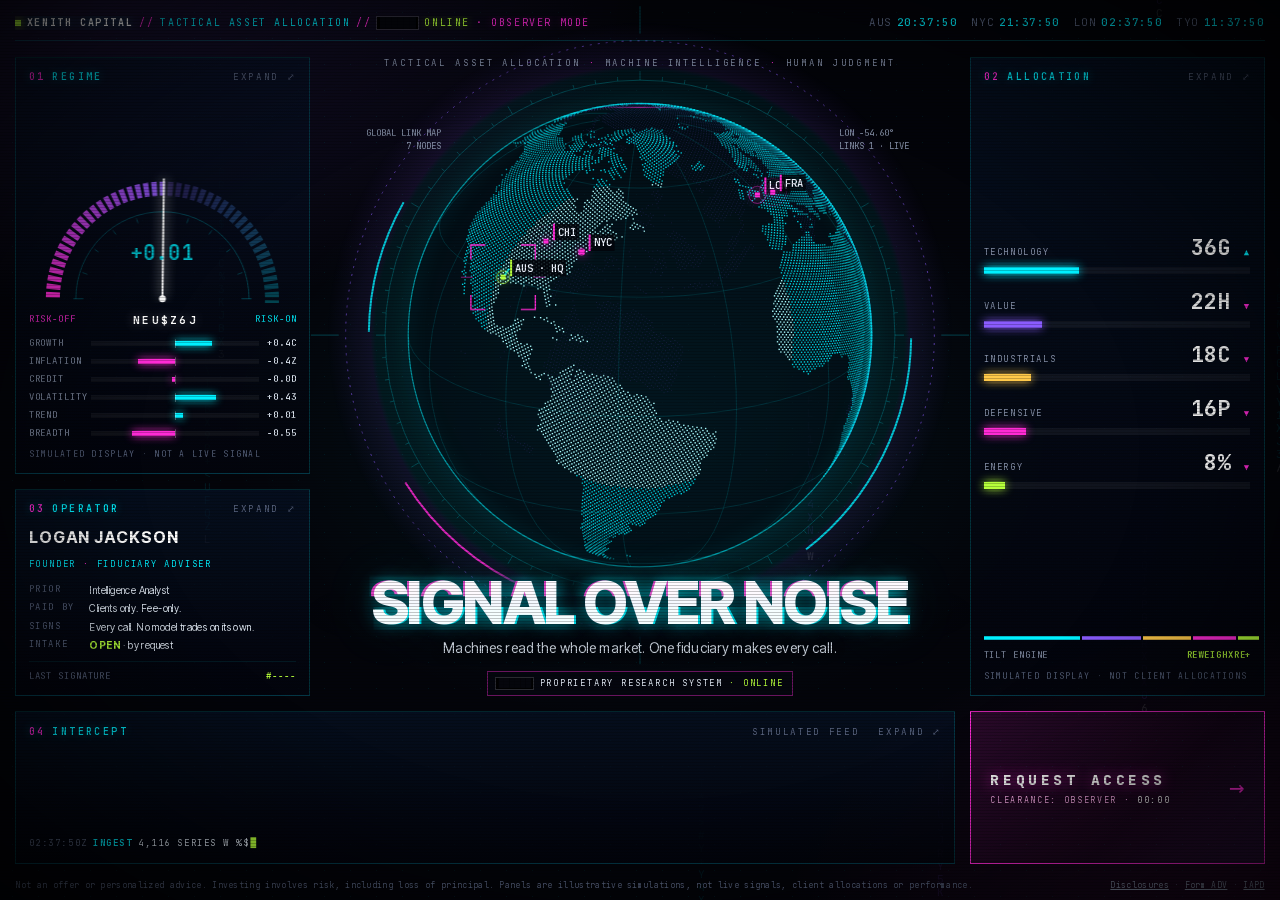
==== commit 93f19189: "Hub-5: CTA 'Clearance: Observer' with live session clock; banner 'Online · Observer mode'" ====
--- a/index.html
+++ b/index.html
@@ -4,7 +4,7 @@
 <meta charset="UTF-8">
 <meta name="viewport" content="width=device-width, initial-scale=1.0, viewport-fit=cover">
 <title>Xenith Capital · Tactical Asset Allocation</title>
-<meta name="description" content="Xenith Capital. Tactical asset allocation. Machine intelligence reads the market; one fiduciary makes every call. Fee-only. The signal is already moving.">
+<meta name="description" content="Xenith Capital. Tactical asset allocation. Machine intelligence reads the market; one fiduciary makes every call. Fee-only. Access by request.">
 <meta http-equiv="Content-Security-Policy" content="default-src 'none'; script-src 'self'; style-src 'self'; img-src 'self'; font-src 'self'; connect-src 'self'; manifest-src 'self'; base-uri 'none'; form-action 'none'">
 <meta name="referrer" content="strict-origin-when-cross-origin">
 <meta name="theme-color" content="#03040a">
@@ -16,7 +16,7 @@
 <meta property="og:type" content="website">
 <meta property="og:url" content="https://xenithcap.io/">
 <meta property="og:title" content="Xenith Capital // Tactical Asset Allocation">
-<meta property="og:description" content="Machine intelligence reads the market. One fiduciary makes every call. The signal is already moving.">
+<meta property="og:description" content="Machine intelligence reads the market. One fiduciary makes every call. Access by request.">
 <meta property="og:image" content="https://xenithcap.io/assets/og-hub.jpg">
 <meta property="og:image:width" content="1200">
 <meta property="og:image:height" content="630">
@@ -29,7 +29,7 @@
 <script type="application/ld+json">{"@context":"https://schema.org","@type":"FinancialService","name":"Xenith Capital","url":"https://xenithcap.io/","logo":"https://xenithcap.io/assets/icon-512.png","image":"https://xenithcap.io/assets/og-hub.jpg","description":"Fee-only investment firm. Tactical asset allocation. A fiduciary adviser makes every decision.","foundingDate":"2021","founder":{"@type":"Person","name":"Logan Jackson"},"address":{"@type":"PostalAddress","addressLocality":"Austin","addressCountry":"US"},"sameAs":["https://adviserinfo.sec.gov/firm/summary/316844"]}</script>
 <script src="/assets/earth.js" defer></script>
 <script src="/assets/hub.js" defer></script>
-<!-- build: hub-4 -->
+<!-- build: hub-5 -->
 </head>
 <body>
 <a class="skip" href="#core">Skip to content</a>
@@ -39,7 +39,7 @@
 <div class="hub" id="hub">
 
 <header class="bar">
-  <p class="cls"><i class="dot"></i><b>XENITH CAPITAL</b><span class="sl">//</span><span class="tta">TACTICAL ASSET ALLOCATION</span><span class="sl">//</span><span class="rd" id="sysname" aria-label="redacted system name">██████</span><span class="on">ONLINE</span></p>
+  <p class="cls"><i class="dot"></i><b>XENITH CAPITAL</b><span class="sl">//</span><span class="tta">TACTICAL ASSET ALLOCATION</span><span class="sl">//</span><span class="rd" id="sysname" aria-label="redacted system name">██████</span><span class="on">ONLINE</span><span class="om">· OBSERVER MODE</span></p>
   <p class="clocks" aria-label="World clocks">
     <span class="ck"><em>AUS</em><b data-tz="America/Chicago">--:--:--</b></span>
     <span class="ck"><em>NYC</em><b data-tz="America/New_York">--:--:--</b></span>
@@ -120,7 +120,7 @@
 </section>
 
 <div class="dock">
-  <a class="cta" href="mailto:inquiry@xenithcap.io?subject=Access%20request"><span class="k">REQUEST ACCESS</span><span class="s">THE SIGNAL IS ALREADY MOVING</span><i class="arr">→</i></a>
+  <a class="cta" href="mailto:inquiry@xenithcap.io?subject=Access%20request"><span class="k">REQUEST ACCESS</span><span class="s">CLEARANCE: OBSERVER<span class="ot" id="obs" aria-hidden="true"></span></span><i class="arr">→</i></a>
 </div>
 
 <footer class="leg">
--- a/assets/hub.css
+++ b/assets/hub.css
@@ -61,6 +61,9 @@
 .cls .sl{color:var(--pk)}
 .cls .tta{color:var(--cy)}
 .cls .on{color:var(--ac);text-shadow:0 0 10px #b6ff3b88}
+.cls .om{color:var(--pk);text-shadow:0 0 10px #ff2bd666}
+.cta .ot{font-variant-numeric:tabular-nums;color:#fff}
+.cta .ot:not(:empty)::before{content:" · ";color:#ffb3ec}
 .dot{width:.55em;height:.55em;background:var(--ac);box-shadow:0 0 10px var(--ac);display:inline-block;animation:blink 1.1s steps(2) infinite}
 .clocks{display:flex;gap:1.3em;color:var(--dim);font-size:1.08em}
 .ck em{font-style:normal;color:var(--mute);margin-right:.45em}
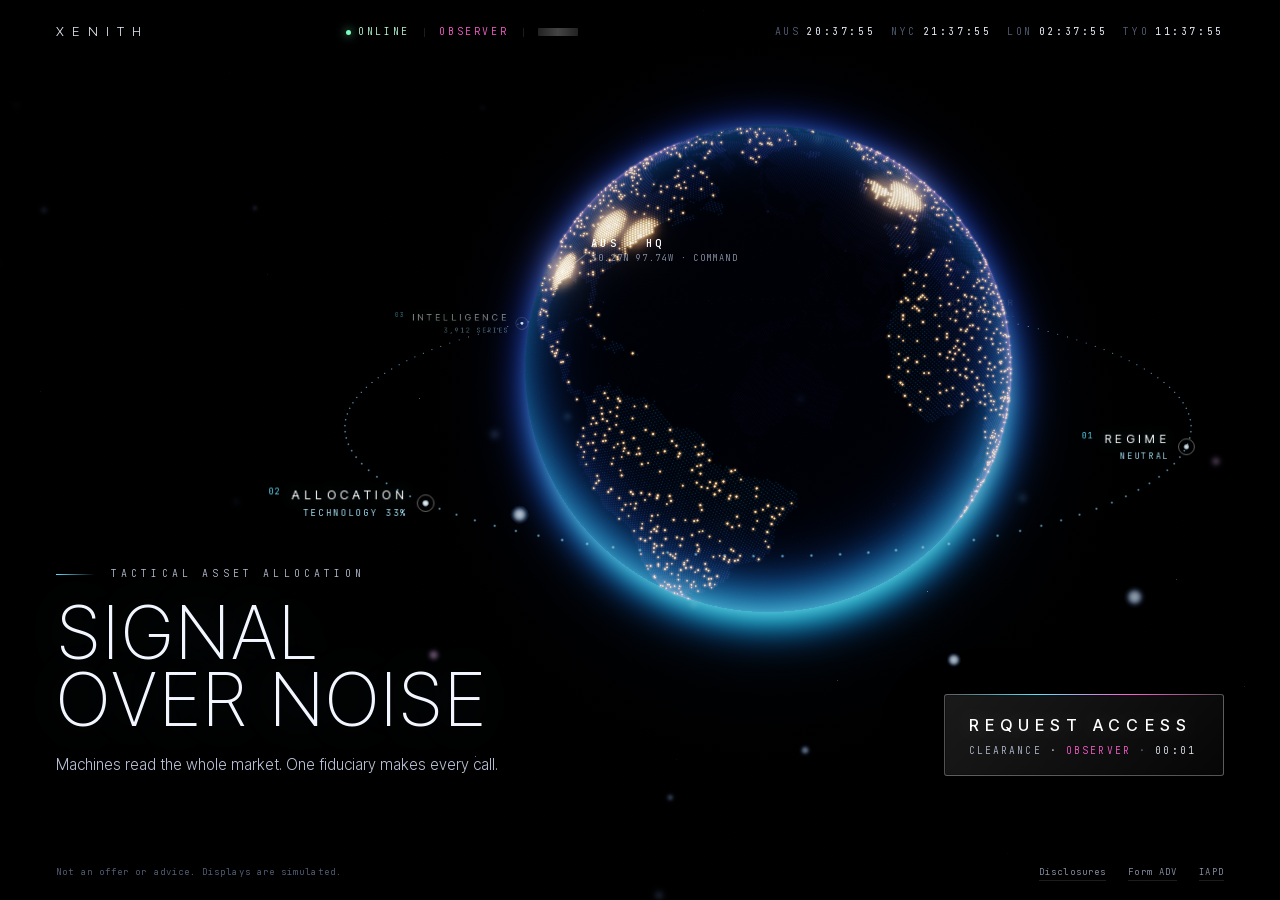
==== commit 12caeda1: "x-1: the instrument replaces the Hub as the homepage; /lab/ redirects home; new share card" ====
--- a/index.html
+++ b/index.html
@@ -7,7 +7,7 @@
 <meta name="description" content="Xenith Capital. Tactical asset allocation. Machine intelligence reads the market; one fiduciary makes every call. Fee-only. Access by request.">
 <meta http-equiv="Content-Security-Policy" content="default-src 'none'; script-src 'self'; style-src 'self'; img-src 'self'; font-src 'self'; connect-src 'self'; manifest-src 'self'; base-uri 'none'; form-action 'none'">
 <meta name="referrer" content="strict-origin-when-cross-origin">
-<meta name="theme-color" content="#03040a">
+<meta name="theme-color" content="#020308">
 <meta name="color-scheme" content="dark">
 <link rel="canonical" href="https://xenithcap.io/">
 <link rel="icon" href="/assets/favicon.svg" type="image/svg+xml">
@@ -17,172 +17,123 @@
 <meta property="og:url" content="https://xenithcap.io/">
 <meta property="og:title" content="Xenith Capital // Tactical Asset Allocation">
 <meta property="og:description" content="Machine intelligence reads the market. One fiduciary makes every call. Access by request.">
-<meta property="og:image" content="https://xenithcap.io/assets/og-hub.jpg">
+<meta property="og:image" content="https://xenithcap.io/assets/og-x.jpg">
 <meta property="og:image:width" content="1200">
 <meta property="og:image:height" content="630">
-<meta property="og:image:alt" content="Xenith Capital command hub: a dot-matrix globe with data arcs between financial centers.">
+<meta property="og:image:alt" content="Xenith Capital: Earth lit by the real sun, with light moving between financial centers.">
 <meta name="twitter:card" content="summary_large_image">
+<link rel="preload" href="/fonts/inter-tight-var.woff2" as="font" type="font/woff2" crossorigin>
 <link rel="preload" href="/fonts/jetbrains-mono-var.woff2" as="font" type="font/woff2" crossorigin>
-<link rel="preload" href="/fonts/inter-tight-var.woff2" as="font" type="font/woff2" crossorigin>
-<script src="/assets/phase-flag.js"></script>
-<link rel="stylesheet" href="/assets/hub.css">
-<script type="application/ld+json">{"@context":"https://schema.org","@type":"FinancialService","name":"Xenith Capital","url":"https://xenithcap.io/","logo":"https://xenithcap.io/assets/icon-512.png","image":"https://xenithcap.io/assets/og-hub.jpg","description":"Fee-only investment firm. Tactical asset allocation. A fiduciary adviser makes every decision.","foundingDate":"2021","founder":{"@type":"Person","name":"Logan Jackson"},"address":{"@type":"PostalAddress","addressLocality":"Austin","addressCountry":"US"},"sameAs":["https://adviserinfo.sec.gov/firm/summary/316844"]}</script>
-<script src="/assets/earth.js" defer></script>
-<script src="/assets/hub.js" defer></script>
-<!-- build: hub-5 -->
+<script src="/assets/x-flag.js"></script>
+<link rel="stylesheet" href="/assets/x.css">
+<script type="application/ld+json">{"@context":"https://schema.org","@type":"FinancialService","name":"Xenith Capital","url":"https://xenithcap.io/","logo":"https://xenithcap.io/assets/icon-512.png","image":"https://xenithcap.io/assets/og-x.jpg","description":"Fee-only investment firm. Tactical asset allocation. A fiduciary adviser makes every decision.","foundingDate":"2021","founder":{"@type":"Person","name":"Logan Jackson"},"address":{"@type":"PostalAddress","addressLocality":"Austin","addressCountry":"US"},"sameAs":["https://adviserinfo.sec.gov/firm/summary/316844"]}</script>
+<script src="/assets/x-earth.js" defer></script>
+<script src="/assets/x.js" defer></script>
+<!-- build: x-1 -->
 </head>
 <body>
-<a class="skip" href="#core">Skip to content</a>
-<canvas id="fx" aria-hidden="true"></canvas>
-<div class="tears" aria-hidden="true"><i></i><i></i><i></i></div>
+<a class="skip" href="#main">Skip to content</a>
+<canvas id="gl" aria-hidden="true"></canvas>
 
-<div class="hub" id="hub">
-
-<header class="bar">
-  <p class="cls"><i class="dot"></i><b>XENITH CAPITAL</b><span class="sl">//</span><span class="tta">TACTICAL ASSET ALLOCATION</span><span class="sl">//</span><span class="rd" id="sysname" aria-label="redacted system name">██████</span><span class="on">ONLINE</span><span class="om">· OBSERVER MODE</span></p>
-  <p class="clocks" aria-label="World clocks">
-    <span class="ck"><em>AUS</em><b data-tz="America/Chicago">--:--:--</b></span>
-    <span class="ck"><em>NYC</em><b data-tz="America/New_York">--:--:--</b></span>
-    <span class="ck"><em>LON</em><b data-tz="Europe/London">--:--:--</b></span>
-    <span class="ck"><em>TYO</em><b data-tz="Asia/Tokyo">--:--:--</b></span>
+<header class="top">
+  <a class="mk" href="/" aria-label="Xenith Capital">XENITH</a>
+  <p class="st"><span class="lv"><i></i>ONLINE</span><span class="sep"></span><span class="ob">OBSERVER</span><span class="sep"></span><span class="rd" id="sys" aria-label="redacted system name">██████</span></p>
+  <p class="ck" aria-label="World clocks">
+    <span><em>AUS</em><b data-tz="America/Chicago">--:--:--</b></span>
+    <span><em>NYC</em><b data-tz="America/New_York">--:--:--</b></span>
+    <span><em>LON</em><b data-tz="Europe/London">--:--:--</b></span>
+    <span><em>TYO</em><b data-tz="Asia/Tokyo">--:--:--</b></span>
   </p>
 </header>
 
-<section class="core" id="core" tabindex="-1">
-  <p class="kick">TACTICAL ASSET ALLOCATION <span>·</span> MACHINE INTELLIGENCE <span>·</span> HUMAN JUDGMENT</p>
-  <div class="low">
-    <div class="head">
-      <h1 class="glitch" data-text="SIGNAL OVER NOISE">SIGNAL OVER NOISE</h1>
-      <p class="sub">Machines read the whole market. One fiduciary makes every call.</p>
+<main id="main" tabindex="-1">
+  <section class="hero">
+    <p class="kick">Tactical asset allocation</p>
+    <h1 class="hl" aria-label="Signal over noise"><span class="w">SIGNAL</span> <span class="w">OVER</span> <span class="w">NOISE</span></h1>
+    <p class="sub">Machines read the whole market. One fiduciary makes every call.</p>
+  </section>
+
+  <nav class="orbit" aria-label="Capabilities">
+    <button type="button" class="gy" data-ro="ro-reg"><i class="nd"></i><span class="tx"><span class="n">01</span><span class="l">REGIME</span><span class="v">NEUTRAL</span></span></button>
+    <button type="button" class="gy" data-ro="ro-alc"><i class="nd"></i><span class="tx"><span class="n">02</span><span class="l">ALLOCATION</span><span class="v">TECHNOLOGY 34%</span></span></button>
+    <button type="button" class="gy" data-ro="ro-int"><i class="nd"></i><span class="tx"><span class="n">03</span><span class="l">INTELLIGENCE</span><span class="v">4,112 SERIES</span></span></button>
+    <button type="button" class="gy" data-ro="ro-op"><i class="nd"></i><span class="tx"><span class="n">04</span><span class="l">OPERATOR</span><span class="v">SIGNS EVERY CALL</span></span></button>
+  </nav>
+
+  <div class="tag" id="tag" aria-hidden="true"><b></b><span></span></div>
+
+  <button type="button" class="mo" id="motion" hidden><span>ENABLE MOTION LINK</span></button>
+
+  <a class="cta" id="cta" href="mailto:inquiry@xenithcap.io?subject=Access%20request">
+    <span class="k">REQUEST ACCESS</span>
+    <span class="s">CLEARANCE · <em id="clr">OBSERVER</em><span class="ot" id="obs" aria-hidden="true"></span></span>
+  </a>
+</main>
+
+<footer class="ft">
+  <p>Not an offer or advice. Displays are simulated.</p>
+  <p class="ln"><a href="/disclosures.html">Disclosures</a><a href="https://reports.adviserinfo.sec.gov/reports/ADV/316844/PDF/316844.pdf" rel="noopener">Form ADV</a><a href="https://adviserinfo.sec.gov/firm/summary/316844" rel="noopener">IAPD</a></p>
+</footer>
+
+<div class="veil" id="veil" aria-hidden="true"></div>
+
+<section class="ro" id="ro-reg" role="dialog" aria-modal="true" aria-labelledby="ro-reg-h">
+  <header class="rh"><p class="rk">01 · REGIME</p><h2 id="ro-reg-h">The posture engine</h2><button type="button" class="x" aria-label="Close">CLOSE <kbd>ESC</kbd></button></header>
+  <div class="rb">
+    <p class="lead">Before we choose a single holding, we read the market's posture.</p>
+    <div class="viz" aria-hidden="true">
+      <div class="post"><span>RISK-OFF</span><span class="line"><i id="pmark"></i></span><span>RISK-ON</span></div>
+      <p class="pv" id="pval">NEUTRAL</p>
+      <ul class="bars" id="sigs">
+        <li><span>GROWTH</span><s><i></i></s><b>+0.00</b></li>
+        <li><span>INFLATION</span><s><i></i></s><b>+0.00</b></li>
+        <li><span>CREDIT</span><s><i></i></s><b>+0.00</b></li>
+        <li><span>VOLATILITY</span><s><i></i></s><b>+0.00</b></li>
+        <li><span>TREND</span><s><i></i></s><b>+0.00</b></li>
+        <li><span>BREADTH</span><s><i></i></s><b>+0.00</b></li>
+      </ul>
     </div>
-    <button class="chip" type="button" data-ro="ro-intel"><span class="rd">██████</span> PROPRIETARY RESEARCH SYSTEM <i>· ONLINE</i></button>
+    <p>Growth, inflation, credit, volatility, trend and breadth feed one dial that runs from risk-off to risk-on. When the dial moves, the portfolios move with it. When it doesn't, we don't trade for the sake of trading.</p>
+    <p class="fine">Illustrative simulation. Not a live signal, a forecast or a recommendation.</p>
   </div>
 </section>
 
-<nav class="tabs" aria-label="Panels">
-  <button type="button" class="tab act" data-p="p-reg">REGIME</button>
-  <button type="button" class="tab" data-p="p-alc">ALLOCATION</button>
-  <button type="button" class="tab" data-p="p-feed">INTEL</button>
-  <button type="button" class="tab" data-p="p-op">OPERATOR</button>
-</nav>
-
-<section class="pn reg act" id="p-reg" data-ro="ro-regime" aria-labelledby="h-reg">
-  <header class="ph"><h2 id="h-reg"><i>01</i>REGIME</h2><span class="ex">EXPAND ⤢</span></header>
-  <div class="viz">
-    <div class="gw"><canvas id="gauge" aria-hidden="true"></canvas></div>
-    <div class="post"><span class="lo">RISK-OFF</span><b id="posture">NEUTRAL</b><span class="hi">RISK-ON</span></div>
-    <ul class="sig" id="sig" aria-hidden="true">
-      <li><span>GROWTH</span><s><i></i></s><b>+0.00</b></li>
-      <li><span>INFLATION</span><s><i></i></s><b>+0.00</b></li>
-      <li><span>CREDIT</span><s><i></i></s><b>+0.00</b></li>
-      <li><span>VOLATILITY</span><s><i></i></s><b>+0.00</b></li>
-      <li><span>TREND</span><s><i></i></s><b>+0.00</b></li>
-      <li><span>BREADTH</span><s><i></i></s><b>+0.00</b></li>
-    </ul>
-    <p class="ill">SIMULATED DISPLAY · NOT A LIVE SIGNAL</p>
+<section class="ro" id="ro-alc" role="dialog" aria-modal="true" aria-labelledby="ro-alc-h">
+  <header class="rh"><p class="rk">02 · ALLOCATION</p><h2 id="ro-alc-h">Tactical asset allocation</h2><button type="button" class="x" aria-label="Close">CLOSE <kbd>ESC</kbd></button></header>
+  <div class="rb">
+    <p class="lead">Tactical means we're allowed to move. Disciplined means every move has a reason first.</p>
+    <div class="viz" aria-hidden="true">
+      <ul class="secs" id="secs">
+        <li><span>TECHNOLOGY</span><s><i></i></s><b>--%</b></li>
+        <li><span>VALUE</span><s><i></i></s><b>--%</b></li>
+        <li><span>INDUSTRIALS</span><s><i></i></s><b>--%</b></li>
+        <li><span>DEFENSIVE</span><s><i></i></s><b>--%</b></li>
+        <li><span>ENERGY</span><s><i></i></s><b>--%</b></li>
+      </ul>
+    </div>
+    <p>Each model portfolio holds a strategic core and tilts across sectors of the stock market as the evidence changes, leaning defensive when the posture turns risk-off. Every change is dated, reasoned and logged.</p>
+    <p class="fine">Illustrative simulation. Not client allocations, model weights or performance.</p>
   </div>
 </section>
 
-<section class="pn alc" id="p-alc" data-ro="ro-alloc" aria-labelledby="h-alc">
-  <header class="ph"><h2 id="h-alc"><i>02</i>ALLOCATION</h2><span class="ex">EXPAND ⤢</span></header>
-  <div class="viz">
-    <ul class="al" id="al" aria-hidden="true">
-      <li class="tk"><span>TECHNOLOGY</span><b>--%</b><em>·</em><s><i></i></s></li>
-      <li class="vl"><span>VALUE</span><b>--%</b><em>·</em><s><i></i></s></li>
-      <li class="in"><span>INDUSTRIALS</span><b>--%</b><em>·</em><s><i></i></s></li>
-      <li class="df"><span>DEFENSIVE</span><b>--%</b><em>·</em><s><i></i></s></li>
-      <li class="en"><span>ENERGY</span><b>--%</b><em>·</em><s><i></i></s></li>
-    </ul>
-    <div class="stack" id="stack" aria-hidden="true"><i class="tk"></i><i class="vl"></i><i class="in"></i><i class="df"></i><i class="en"></i></div>
-    <p class="tilt"><span>TILT ENGINE</span><b id="tilt">ARMED</b></p>
-    <p class="ill">SIMULATED DISPLAY · NOT CLIENT ALLOCATIONS</p>
-  </div>
-</section>
-
-<section class="pn op" id="p-op" data-ro="ro-op" aria-labelledby="h-op">
-  <header class="ph"><h2 id="h-op"><i>03</i>OPERATOR</h2><span class="ex">EXPAND ⤢</span></header>
-  <div class="viz">
-    <p class="nm">LOGAN JACKSON</p>
-    <p class="rl">FOUNDER <span>·</span> FIDUCIARY ADVISER</p>
-    <dl>
-      <dt>PRIOR</dt><dd>Intelligence Analyst</dd>
-      <dt>PAID BY</dt><dd>Clients only. Fee-only.</dd>
-      <dt>SIGNS</dt><dd>Every call. No model trades on its own.</dd>
-      <dt>INTAKE</dt><dd><b class="blink">OPEN</b> · by request</dd>
-    </dl>
-    <p class="hash"><span>LAST SIGNATURE</span><b id="lastsig">#----</b></p>
-  </div>
-</section>
-
-<section class="pn feed" id="p-feed" data-ro="ro-intel" aria-labelledby="h-feed">
-  <header class="ph"><h2 id="h-feed"><i>04</i>INTERCEPT</h2><span class="ex"><em class="sim">SIMULATED FEED</em> EXPAND ⤢</span></header>
-  <div class="viz"><ol class="lines" id="lines" aria-hidden="true"></ol></div>
-</section>
-
-<div class="dock">
-  <a class="cta" href="mailto:inquiry@xenithcap.io?subject=Access%20request"><span class="k">REQUEST ACCESS</span><span class="s">CLEARANCE: OBSERVER<span class="ot" id="obs" aria-hidden="true"></span></span><i class="arr">→</i></a>
-</div>
-
-<footer class="leg">
-  <p><span class="full">Not an offer or personalized advice. Investing involves risk, including loss of principal. Panels are illustrative simulations, not live signals, client allocations or performance.</span><span class="short">Not an offer or advice. Displays are simulated.</span></p>
-  <p class="links"><a href="/disclosures.html">Disclosures</a> · <a href="https://reports.adviserinfo.sec.gov/reports/ADV/316844/PDF/316844.pdf" rel="noopener">Form ADV</a> · <a href="https://adviserinfo.sec.gov/firm/summary/316844" rel="noopener">IAPD</a></p>
-</footer>
-
-</div>
-
-<div class="veil" id="veil" aria-hidden="true"></div>
-
-<section class="ro" id="ro-regime" role="dialog" aria-modal="true" aria-labelledby="ro-regime-h">
-  <header class="rh"><p class="rk">READOUT // 01</p><h2 id="ro-regime-h" data-d>REGIME: THE POSTURE ENGINE</h2><button type="button" class="x" aria-label="Close">CLOSE <kbd>ESC</kbd> ✕</button></header>
+<section class="ro" id="ro-int" role="dialog" aria-modal="true" aria-labelledby="ro-int-h">
+  <header class="rh"><p class="rk">03 · INTELLIGENCE</p><h2 id="ro-int-h">Machine intelligence, human judgment</h2><button type="button" class="x" aria-label="Close">CLOSE <kbd>ESC</kbd></button></header>
   <div class="rb">
-    <p class="lead" data-d>Before we choose a single holding, we read the market's posture.</p>
-    <p>Growth, inflation, credit, volatility, trend and breadth each feed one dial that runs from risk-off to risk-on. When the dial moves, the portfolios move with it. When it doesn't, we don't trade for the sake of trading.</p>
-    <ul class="pts">
-      <li><b>INPUTS</b>Macro data, rates, credit spreads, volatility, price trend, market breadth</li>
-      <li><b>CADENCE</b>Recomputed after every market close</li>
-      <li><b>OUTPUT</b>One posture, written down with the evidence behind it</li>
-    </ul>
-    <p class="fine">The dial on this page is an illustrative simulation. It is not a live signal, a forecast or a recommendation.</p>
-  </div>
-</section>
-
-<section class="ro" id="ro-alloc" role="dialog" aria-modal="true" aria-labelledby="ro-alloc-h">
-  <header class="rh"><p class="rk">READOUT // 02</p><h2 id="ro-alloc-h" data-d>TACTICAL ASSET ALLOCATION</h2><button type="button" class="x" aria-label="Close">CLOSE <kbd>ESC</kbd> ✕</button></header>
-  <div class="rb">
-    <p class="lead" data-d>Tactical means we're allowed to move. Disciplined means every move has a reason first.</p>
-    <p>Each model portfolio holds a strategic core and tilts across sectors of the stock market (technology, value, industrials, defensives, energy) as the evidence changes, and leans defensive when the posture turns risk-off. We don't hold a static mix and hope; we shift when the regime and the evidence agree, and we document why.</p>
-    <ul class="pts">
-      <li><b>CORE</b>The long-term mix your plan is built on</li>
-      <li><b>TILT</b>Measured shifts when the posture and the evidence line up</li>
-      <li><b>TRAIL</b>Every change dated, reasoned and logged</li>
-    </ul>
-    <p class="fine">Weights shown on this page are an illustrative simulation. They are not actual client allocations, model weights or performance.</p>
-  </div>
-</section>
-
-<section class="ro" id="ro-intel" role="dialog" aria-modal="true" aria-labelledby="ro-intel-h">
-  <header class="rh"><p class="rk">READOUT // 04</p><h2 id="ro-intel-h" data-d>MACHINE INTELLIGENCE, HUMAN JUDGMENT</h2><button type="button" class="x" aria-label="Close">CLOSE <kbd>ESC</kbd> ✕</button></header>
-  <div class="rb">
-    <p class="lead" data-d>Machines read everything. A human decides.</p>
-    <p>Our proprietary research system, <span class="rd">██████</span>, ingests thousands of data series, filings and price histories. Machine models read all of it, argue with each other and score their own confidence.</p>
-    <p>Then a human takes over. Every conclusion is reviewed, anything that doesn't hold up is overridden, and every decision is signed off by one fiduciary. No model places a trade.</p>
-    <ul class="pts">
-      <li><b>SPEED</b>More breadth than any analyst team could read by hand</li>
-      <li><b>JUDGMENT</b>Every call reviewed and owned by a person</li>
-      <li><b>RECORD</b>Every decision logged with the evidence behind it</li>
-    </ul>
+    <p class="lead">Machines read everything. A human decides.</p>
+    <div class="viz" aria-hidden="true"><ol class="feed" id="feed"></ol></div>
+    <p>Our proprietary research system ingests thousands of data series, filings and price histories. Its models read all of it, argue with each other and score their own confidence. Then a human takes over: every conclusion is reviewed, anything that doesn't hold up is overridden, and no model places a trade.</p>
+    <p class="fine">Illustrative simulation of the research workflow.</p>
   </div>
 </section>
 
 <section class="ro" id="ro-op" role="dialog" aria-modal="true" aria-labelledby="ro-op-h">
-  <header class="rh"><p class="rk">READOUT // 03</p><h2 id="ro-op-h" data-d>OPERATOR: ONE ADVISER ANSWERS FOR EVERY CALL</h2><button type="button" class="x" aria-label="Close">CLOSE <kbd>ESC</kbd> ✕</button></header>
+  <header class="rh"><p class="rk">04 · OPERATOR</p><h2 id="ro-op-h">One adviser answers for every call</h2><button type="button" class="x" aria-label="Close">CLOSE <kbd>ESC</kbd></button></header>
   <div class="rb">
-    <p class="lead" data-d>Logan Jackson, founder.</p>
+    <p class="lead">Logan Jackson, founder and fiduciary adviser.</p>
     <p>Formerly an Intelligence Analyst: turning noisy, incomplete information into decisions someone has to stand behind. Then a financial advisor and a banker.</p>
     <p>Xenith is fee-only and fiduciary. We are paid by our clients and no one else. The machine reads the market every hour it is open; the only question is whether it is reading for you.</p>
-    <p><a class="cta in" href="mailto:inquiry@xenithcap.io?subject=Access%20request"><span class="k">REQUEST ACCESS</span><i class="arr">→</i></a></p>
+    <p><a class="cta in" href="mailto:inquiry@xenithcap.io?subject=Access%20request"><span class="k">REQUEST ACCESS</span></a></p>
   </div>
 </section>
-
 </body>
 </html>
--- a/assets/x.css
+++ b/assets/x.css
@@ -0,0 +1,198 @@
+/* Xenith Capital: the instrument. */
+@font-face{font-family:"Inter Tight";src:url(/fonts/inter-tight-var.woff2) format("woff2");font-weight:100 900;font-display:swap}
+@font-face{font-family:"JetBrains Mono";src:url(/fonts/jetbrains-mono-var.woff2) format("woff2");font-weight:100 800;font-display:swap}
+:root{
+  --void:#020308;--tx:#e9eef8;--dim:#8a93a8;--mute:#566079;--hair:#ffffff1c;--hair2:#ffffff10;
+  --cy:#5fe3ff;--vi:#8f7dff;--pk:#ff5fd2;--am:#ffb36b;
+  --sans:"Inter Tight",system-ui,-apple-system,sans-serif;--mono:"JetBrains Mono",ui-monospace,Menlo,monospace;
+  --edge:clamp(1.1rem,4.4vw,4.6rem);--gy:60vh;
+}
+*,*::before,*::after{box-sizing:border-box}
+html,body{margin:0;padding:0}
+html{background:var(--void);color:var(--tx);-webkit-text-size-adjust:100%;text-size-adjust:100%}
+body{font-family:var(--sans);font-weight:300;line-height:1.5;-webkit-font-smoothing:antialiased;-moz-osx-font-smoothing:grayscale}
+h1,h2,p,ul,ol{margin:0}
+ul,ol{padding:0;list-style:none}
+button{font:inherit;color:inherit;background:none;border:0;padding:0;cursor:pointer}
+a{color:inherit}
+.skip{position:absolute;left:-999px;top:0;z-index:100;background:#fff;color:#000;padding:.6rem 1rem}
+.skip:focus{left:.5rem;top:.5rem}
+:focus-visible{outline:1px solid var(--cy);outline-offset:4px}
+#gl{display:none}
+.mo,.tag,.veil{display:none}
+
+/* ---------- shared atoms ---------- */
+.top{display:flex;align-items:center;justify-content:space-between;gap:1.5rem;font-family:var(--mono);font-size:.62rem;letter-spacing:.26em;color:var(--dim);font-weight:300;padding:1.4rem var(--edge)}
+.mk{font-family:var(--sans);font-weight:300;font-size:.82rem;letter-spacing:.62em;color:var(--tx);text-decoration:none}
+.st{display:flex;align-items:center;gap:.9rem;white-space:nowrap}
+.lv{color:#b9ffd9}
+.top{color:#9aa4ba}.lv i{display:inline-block;width:5px;height:5px;border-radius:50%;background:#7dffbe;box-shadow:0 0 10px #7dffbe;margin-right:.7em;vertical-align:middle;animation:breathe 3.6s ease-in-out infinite}
+.ob{color:var(--pk)}
+.sep{width:1px;height:.9em;background:var(--hair)}
+.rd{display:inline-block;letter-spacing:0;color:transparent;background:linear-gradient(90deg,#ffffff22,#ffffff44,#ffffff22);padding:0 .2em;border-radius:1px;line-height:1;height:.85em;overflow:hidden;vertical-align:middle}
+.rd.leak{background:none}
+.rd.leak{color:var(--cy);text-shadow:0 0 12px #5fe3ffaa}
+.ck{display:flex;gap:1.6em}
+.ck em{font-style:normal;color:var(--mute);margin-right:.6em}
+.ck b{font-weight:400;color:var(--tx);font-variant-numeric:tabular-nums}
+@keyframes breathe{50%{opacity:.35}}
+
+/* ---------- document mode (no WebGL / no JS / tiny screens) ---------- */
+html:not(.live) main{max-width:44rem;margin:0 auto;padding:2rem var(--edge)}
+html:not(.live) .hl{font-weight:200;font-size:clamp(2.6rem,10vw,5rem);line-height:.92;letter-spacing:.01em;margin:.6rem 0 1rem}
+html:not(.live) .kick{font-family:var(--mono);font-size:.66rem;letter-spacing:.3em;text-transform:uppercase;color:var(--dim)}
+html:not(.live) .sub{color:var(--dim);font-size:1.1rem}
+html:not(.live) .orbit{display:none}
+html:not(.live) .cta{display:inline-block;margin-top:2rem;padding:1rem 1.4rem;border:1px solid var(--hair);text-decoration:none}
+html:not(.live) .cta .k{display:block;letter-spacing:.3em;font-weight:500}
+html:not(.live) .cta .s{display:block;font-family:var(--mono);font-size:.6rem;letter-spacing:.2em;color:var(--dim);margin-top:.3rem}
+html:not(.live) .ro{max-width:44rem;margin:0 auto;padding:2rem var(--edge);border-top:1px solid var(--hair2)}
+html:not(.live) .ro .x,html:not(.live) .viz{display:none}
+html:not(.live) .ft{max-width:44rem;margin:0 auto;padding:2rem var(--edge) 3rem;font-family:var(--mono);font-size:.62rem;color:var(--mute)}
+html:not(.live) .ft .ln a{margin-right:1rem}
+
+/* ================= LIVE INSTRUMENT ================= */
+html.live,html.live body{height:100%;overflow:hidden}
+html.live #gl{display:block;position:fixed;inset:0;width:100%;height:100%;z-index:0;touch-action:none}
+html.live .top{position:fixed;left:0;right:0;top:0;z-index:8;padding-top:max(1.4rem,env(safe-area-inset-top))}
+html.live main{position:fixed;inset:0;z-index:4;pointer-events:none;outline:none}
+html.live main a,html.live main button{pointer-events:auto}
+
+/* hero: the only loud thing */
+html.live .hero{position:fixed;left:var(--edge);bottom:calc(var(--edge) + 4.2rem);width:max-content;max-width:min(46vw,44rem)}
+html.live .kick{font-family:var(--mono);font-size:.62rem;letter-spacing:.42em;text-transform:uppercase;color:#b4bdd0;margin-bottom:1.1rem}
+html.live .kick::before{content:"";display:inline-block;width:2.4rem;height:1px;background:linear-gradient(90deg,var(--cy),transparent);vertical-align:middle;margin-right:1rem}
+html.live .hl{font-weight:200;font-size:min(5.8vw,10vh,7rem);line-height:.9;letter-spacing:.015em;color:#f3f6ff;
+  text-shadow:0 0 50px #7fd8ff2e}
+html.live .hl .w:first-child{display:block}
+html.live .hl span span{display:inline-block;transition:opacity 1.5s cubic-bezier(.16,1,.3,1),filter 1.7s cubic-bezier(.16,1,.3,1),transform 1.9s cubic-bezier(.16,1,.3,1)}
+html.live:not(.resolved) .hl span span{opacity:0;filter:blur(16px);transform:translate(var(--dx,0),var(--dy,0)) scale(1.4)}
+html.live .sub{margin-top:1.3rem;font-size:clamp(.95rem,1.15vw,1.12rem);color:#b9c2d6;max-width:30em;
+  transition:opacity 1.6s ease 1.6s}
+html.live:not(.resolved) .sub,html.live:not(.resolved) .kick{opacity:0}
+html.live .kick{transition:opacity 1.4s ease 1.2s}
+
+/* orbiting capabilities */
+html.live .orbit{position:fixed;inset:0;pointer-events:none}
+html.live .gy{position:absolute;left:0;top:0;width:0;height:0;pointer-events:auto;transition:opacity .5s ease;will-change:transform}
+html.live .gy.hid{pointer-events:none}
+html.live .gy::before{content:"";position:absolute;left:-22px;top:-22px;width:44px;height:44px;border-radius:50%}
+html.live .gy .nd{position:absolute;left:-9px;top:-9px;width:18px;height:18px;border-radius:50%;border:1px solid #ffffff66;transition:border-color .3s,transform .3s}
+html.live .gy .tx{position:absolute;left:18px;top:50%;transform:translateY(-50%);display:grid;grid-template-columns:auto auto;column-gap:.7rem;row-gap:.15rem;white-space:nowrap;text-align:left}
+html.live .gy.lft .tx{left:auto;right:18px;text-align:right}
+html.live .gy .n{font-family:var(--mono);font-size:.56rem;letter-spacing:.2em;color:var(--cy);grid-row:1}
+html.live .gy .l{font-size:.8rem;font-weight:400;letter-spacing:.34em;color:#fff;grid-row:1;text-shadow:0 0 14px #5fe3ff55}
+html.live .gy .v{grid-column:1/-1;font-family:var(--mono);font-size:.58rem;letter-spacing:.18em;color:#a9e9ff;font-variant-numeric:tabular-nums}
+html.live .gy:hover .nd,html.live .gy:focus-visible .nd{border-color:var(--cy);transform:scale(1.5)}
+html.live .gy:hover .l,html.live .gy:focus-visible .l{color:#fff;text-shadow:0 0 18px #5fe3ff88}
+html.live .gy:focus-visible{outline:none}
+
+/* city lock */
+html.live .tag{display:block;position:fixed;left:0;top:0;z-index:5;pointer-events:none;opacity:0;transition:opacity .45s ease}
+html.live .tag.on{opacity:1}
+html.live .tag::before{content:"";position:absolute;left:4px;top:-4px;width:30px;height:1px;background:linear-gradient(90deg,#ffffff80,#ffffff20);transform-origin:0 0;transform:rotate(-38deg)}
+html.live .tag b,html.live .tag span{position:absolute;left:28px;white-space:nowrap;font-family:var(--mono)}
+html.live .tag b{top:-36px;font-weight:500;font-size:.66rem;letter-spacing:.3em;color:#fff}
+html.live .tag span{top:-20px;font-size:.54rem;letter-spacing:.16em;color:var(--dim)}
+html.live .tag.lft::before{left:auto;right:-4px;transform-origin:100% 0;transform:rotate(38deg)}
+html.live .tag.lft b,html.live .tag.lft span{left:auto;right:28px}
+
+/* request access: glass, breathing, pink only at the decision */
+html.live .cta{position:fixed;right:var(--edge);bottom:calc(var(--edge) + 4.2rem);display:grid;gap:.45rem;min-width:17.5rem;padding:1.15rem 1.5rem 1.05rem;
+  text-decoration:none;color:#fff;border:1px solid #ffffff4d;border-radius:3px;
+  background:linear-gradient(135deg,#ffffff1a,#ffffff06);backdrop-filter:blur(18px) saturate(1.3);-webkit-backdrop-filter:blur(18px) saturate(1.3);
+  box-shadow:0 0 0 1px #00000040 inset,0 20px 60px #00000060;animation:halo 5s ease-in-out infinite;transition:border-color .35s,background .35s,box-shadow .35s}
+html.live .cta .k{font-weight:500;font-size:1rem;letter-spacing:.38em;text-shadow:0 0 22px #ffffff40}
+html.live .cta::before{content:"";position:absolute;left:-1px;right:-1px;top:-1px;height:1px;background:linear-gradient(90deg,transparent,var(--cy),var(--pk),transparent)}
+html.live .cta .s{font-family:var(--mono);font-size:.6rem;letter-spacing:.22em;color:#b4bdd0}
+html.live .cta em{font-style:normal;color:var(--pk)}
+html.live .cta .ot{color:var(--tx);font-variant-numeric:tabular-nums}
+html.live .cta .ot:not(:empty)::before{content:" · ";color:var(--mute)}
+html.live .cta:hover,html.live .cta:focus-visible{border-color:var(--pk);background:linear-gradient(135deg,#ff5fd226,#8f7dff12);box-shadow:0 0 50px #ff5fd233,0 20px 60px #00000060;outline:none}
+html.live.pending .cta{border-color:var(--pk);background:linear-gradient(135deg,#ff5fd240,#8f7dff18)}
+@keyframes halo{50%{box-shadow:0 0 0 1px #00000040 inset,0 0 44px #5fe3ff1f,0 20px 60px #00000060}}
+
+html.live .ft{position:fixed;left:var(--edge);right:var(--edge);bottom:max(1.2rem,env(safe-area-inset-bottom));z-index:6;display:flex;justify-content:space-between;align-items:baseline;gap:1rem;
+  font-family:var(--mono);font-size:.56rem;letter-spacing:.12em;color:var(--mute)}
+html.live .ft .ln{display:flex;gap:1.4rem}
+html.live .ft a{color:var(--dim);text-decoration:none;border-bottom:1px solid var(--hair)}
+html.live .ft a:hover{color:var(--tx)}
+
+/* motion link (iOS asks permission) */
+html.live .mo:not([hidden]){display:block;position:fixed;left:50%;transform:translateX(-50%);bottom:calc(var(--edge) + 9.6rem);font-family:var(--mono);font-size:.56rem;letter-spacing:.24em;color:var(--cy);
+  border:1px solid #5fe3ff40;border-radius:999px;padding:.55rem 1rem;background:#05081488;backdrop-filter:blur(10px);-webkit-backdrop-filter:blur(10px)}
+html.live .mo.done{color:#b9ffd9;border-color:#7dffbe55}
+
+/* readouts: glass that unfolds out of the light */
+html.live .veil{position:fixed;inset:0;z-index:20;background:#02030866;backdrop-filter:blur(6px) saturate(.8);-webkit-backdrop-filter:blur(6px) saturate(.8);opacity:0;pointer-events:none;transition:opacity .45s ease;display:block}
+html.live .veil.on{opacity:1;pointer-events:auto}
+html.live .ro{display:none}
+html.live .ro.open{display:flex;flex-direction:column;position:fixed;z-index:30;left:50%;top:50%;transform:translate(-50%,-50%);
+  width:min(44rem,calc(100vw - 2rem));max-height:calc(100dvh - 2rem);overflow:auto;padding:clamp(1.3rem,3vw,2.4rem);
+  background:linear-gradient(160deg,#0d142cb8,#060914d9);border:1px solid #ffffff1f;border-radius:4px;
+  backdrop-filter:blur(30px) saturate(1.4);-webkit-backdrop-filter:blur(30px) saturate(1.4);
+  box-shadow:0 0 0 1px #00000050 inset,0 1px 0 #ffffff14 inset,0 40px 120px #000000a0,0 0 90px #5fe3ff12;
+  animation:unfold .6s cubic-bezier(.16,1,.3,1)}
+@keyframes unfold{from{opacity:0;transform:translate(-50%,-48%) scale(.965);filter:blur(10px)}to{opacity:1;transform:translate(-50%,-50%) scale(1);filter:blur(0)}}
+.rh{position:relative;padding-right:6rem;margin-bottom:1.2rem}
+.rk{font-family:var(--mono);font-size:.6rem;letter-spacing:.32em;color:var(--cy);margin-bottom:.7rem}
+.rh h2{font-weight:200;font-size:clamp(1.7rem,3.2vw,2.7rem);line-height:1.05;letter-spacing:-.005em;color:#f5f8ff}
+html.live .x{position:absolute;right:0;top:0;font-family:var(--mono);font-size:.56rem;letter-spacing:.2em;color:var(--dim);border:1px solid var(--hair);border-radius:2px;padding:.5em .8em}
+.x kbd{font:inherit;color:var(--mute);margin-left:.4em}
+.x:hover,.x:focus-visible{color:var(--tx);border-color:#ffffff55}
+.rb{display:flex;flex-direction:column;gap:1rem;font-size:clamp(.94rem,1.1vw,1.04rem);line-height:1.62;color:#c7cfdf}
+.rb .lead{font-size:1.2em;font-weight:300;color:#fff;line-height:1.4}
+.fine{font-family:var(--mono);font-size:.6rem;letter-spacing:.08em;color:var(--mute);line-height:1.5}
+.viz{border-top:1px solid var(--hair2);border-bottom:1px solid var(--hair2);padding:1.1rem 0;font-family:var(--mono);font-size:.62rem;letter-spacing:.14em;color:var(--dim)}
+.post{display:grid;grid-template-columns:auto 1fr auto;align-items:center;gap:1rem}
+.post .line{position:relative;height:1px;background:linear-gradient(90deg,var(--pk),var(--vi),var(--cy))}
+.post .line i{position:absolute;top:-4px;left:50%;width:9px;height:9px;margin-left:-4.5px;border-radius:50%;background:#fff;box-shadow:0 0 14px #fff,0 0 30px #5fe3ff;transition:left 1.2s cubic-bezier(.16,1,.3,1)}
+.pv{text-align:center;color:var(--tx);margin:.8rem 0 1rem;letter-spacing:.3em;font-variant-numeric:tabular-nums}
+.bars,.secs{display:grid;gap:.5rem}
+.bars li,.secs li{display:grid;grid-template-columns:8.5em 1fr 3.4em;align-items:center;gap:.9rem}
+.bars b,.secs b{font-weight:400;text-align:right;color:var(--tx);font-variant-numeric:tabular-nums}
+.bars s,.secs s{position:relative;display:block;height:2px;background:#ffffff0f;text-decoration:none}
+.bars s::after{content:"";position:absolute;left:50%;top:-3px;bottom:-3px;width:1px;background:#ffffff30}
+.bars i,.secs i{position:absolute;top:0;bottom:0;left:0;width:0;background:var(--cy);box-shadow:0 0 10px #5fe3ff88;transition:left 1.1s cubic-bezier(.16,1,.3,1),width 1.1s cubic-bezier(.16,1,.3,1)}
+.bars i.n{background:var(--vi);box-shadow:0 0 10px #8f7dff88}
+.secs li:nth-child(2) i{background:var(--vi);box-shadow:0 0 10px #8f7dff88}
+.secs li:nth-child(3) i{background:#a9b8ff;box-shadow:0 0 10px #a9b8ff66}
+.secs li:nth-child(4) i{background:#7dffbe;box-shadow:0 0 10px #7dffbe66}
+.secs li:nth-child(5) i{background:var(--am);box-shadow:0 0 10px #ffb36b66}
+.feed{display:flex;flex-direction:column;gap:.15rem;height:13.5em;overflow:hidden;justify-content:flex-end;-webkit-mask-image:linear-gradient(180deg,transparent,#000 40%);mask-image:linear-gradient(180deg,transparent,#000 40%)}
+.feed li{flex:none;white-space:nowrap;overflow:hidden;text-overflow:ellipsis;line-height:1.55;animation:lineIn .6s ease}
+@keyframes lineIn{from{opacity:0;transform:translateY(6px)}}
+.feed .ts{color:var(--mute)}
+.feed .t{margin:0 .8em;font-weight:500}
+.feed .t.c{color:var(--cy)}.feed .t.v{color:var(--vi)}.feed .t.p{color:var(--pk)}.feed .t.w{color:#fff}.feed .t.a{color:#7dffbe}
+.feed .m{color:var(--tx)}
+.cta.in{position:static!important;display:inline-grid;min-width:0;animation:none}
+
+/* ---------- phone ---------- */
+html.live.phone .top{display:grid;grid-template-columns:1fr auto;row-gap:.7rem;padding-top:max(1rem,env(safe-area-inset-top));font-size:.54rem;letter-spacing:.18em}
+html.live.phone .mk{font-size:.74rem;letter-spacing:.5em}
+html.live.phone .st{gap:.6rem}
+html.live.phone .st .rd,html.live.phone .st .sep:last-of-type{display:none}
+html.live.phone .ck{grid-column:1/-1;justify-content:space-between;gap:.4rem}
+html.live.phone .ck em{margin-right:.35em}
+html.live.phone .hero{left:7vw;right:7vw;top:var(--gy);bottom:auto;max-width:none;text-align:center}
+html.live.phone .kick{font-size:.54rem;letter-spacing:.34em;margin-bottom:.7rem}
+html.live.phone .kick::before{display:none}
+html.live.phone .hl{font-size:min(12.5vw,7.2vh)}
+html.live.phone .sub{margin:.9rem auto 0;font-size:.9rem;max-width:21em}
+html.live.phone .gy .v{display:none}
+html.live.phone .gy .l{font-size:.62rem;letter-spacing:.26em}
+html.live.phone .cta{left:var(--edge);right:var(--edge);bottom:calc(max(1.2rem,env(safe-area-inset-bottom)) + 2.6rem);min-width:0;text-align:center;padding:1rem 1rem .95rem}
+html.live.phone .ft{flex-direction:column;align-items:center;gap:.35rem;font-size:.5rem}
+html.live.phone .mo:not([hidden]){bottom:calc(max(1.2rem,env(safe-area-inset-bottom)) + 8.2rem)}
+html.live.phone .ro.open{top:auto;bottom:.6rem;transform:translate(-50%,0);max-height:calc(100dvh - 1.2rem);animation:rise .55s cubic-bezier(.16,1,.3,1)}
+@keyframes rise{from{opacity:0;transform:translate(-50%,24px)}to{opacity:1;transform:translate(-50%,0)}}
+html.live.phone .rh{padding-right:0;padding-top:2.4rem}
+html.live.phone .bars li,html.live.phone .secs li{grid-template-columns:7.2em 1fr 3em;gap:.6rem}
+
+@media (prefers-reduced-motion:reduce){
+  html.live .cta,html.live .lv i{animation:none}
+  html.live .hl span span,html.live .sub,html.live .kick{transition:none}
+  html.live .ro.open{animation:none}
+}
+@media print{#gl,.veil,.orbit,.tag,.mo{display:none!important}html,body{background:#fff!important;color:#000!important;height:auto!important;overflow:visible!important}}
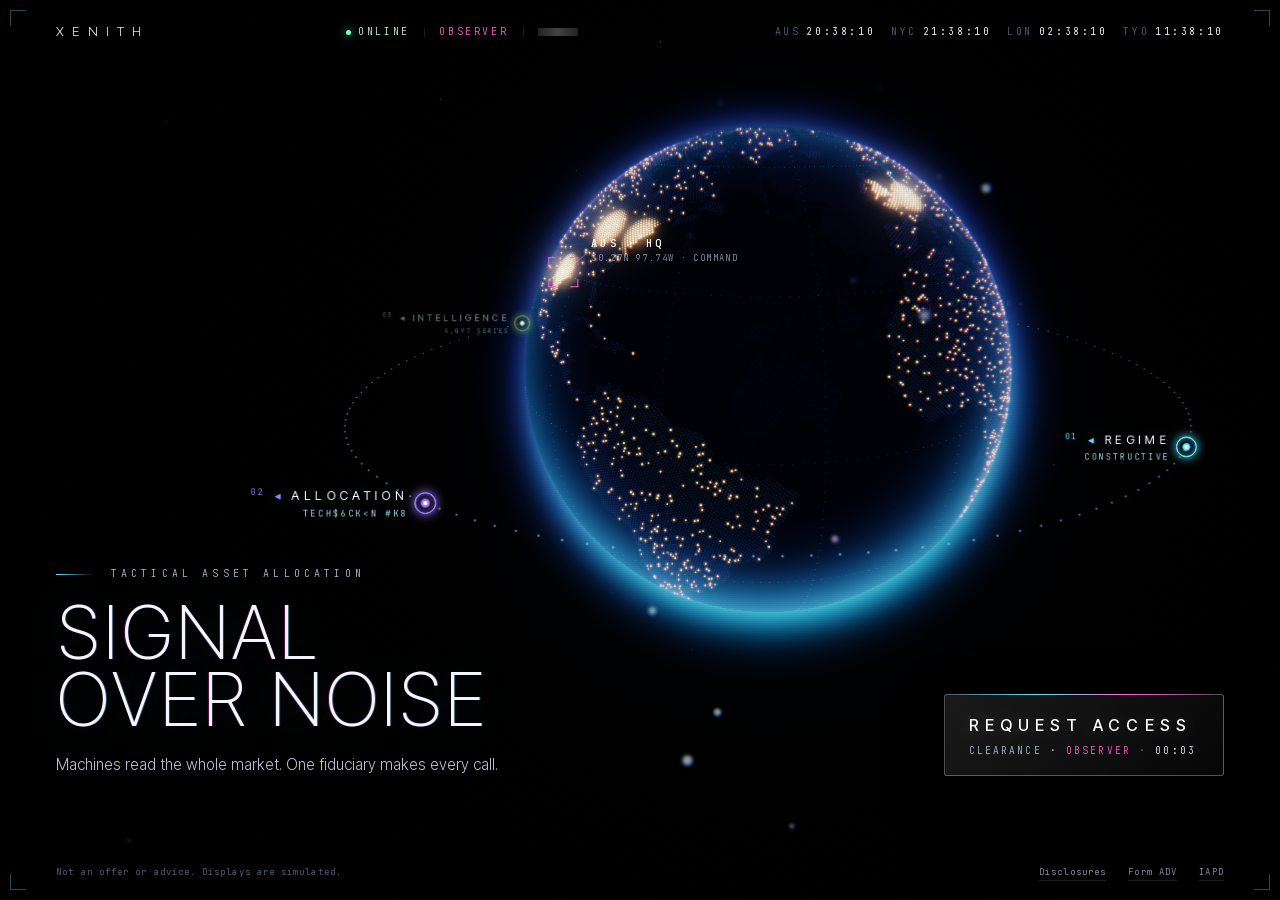
==== commit 903af7ef: "x-2: centered phone copy, colored light streams with surface splashes, orbital strikes from capabili" ====
--- a/index.html
+++ b/index.html
@@ -29,7 +29,7 @@
 <script type="application/ld+json">{"@context":"https://schema.org","@type":"FinancialService","name":"Xenith Capital","url":"https://xenithcap.io/","logo":"https://xenithcap.io/assets/icon-512.png","image":"https://xenithcap.io/assets/og-x.jpg","description":"Fee-only investment firm. Tactical asset allocation. A fiduciary adviser makes every decision.","foundingDate":"2021","founder":{"@type":"Person","name":"Logan Jackson"},"address":{"@type":"PostalAddress","addressLocality":"Austin","addressCountry":"US"},"sameAs":["https://adviserinfo.sec.gov/firm/summary/316844"]}</script>
 <script src="/assets/x-earth.js" defer></script>
 <script src="/assets/x.js" defer></script>
-<!-- build: x-1 -->
+<!-- build: x-2 -->
 </head>
 <body>
 <a class="skip" href="#main">Skip to content</a>
@@ -60,7 +60,7 @@
     <button type="button" class="gy" data-ro="ro-op"><i class="nd"></i><span class="tx"><span class="n">04</span><span class="l">OPERATOR</span><span class="v">SIGNS EVERY CALL</span></span></button>
   </nav>
 
-  <div class="tag" id="tag" aria-hidden="true"><b></b><span></span></div>
+  <div class="tag" id="tag" aria-hidden="true"><i></i><b></b><span></span></div>
 
   <button type="button" class="mo" id="motion" hidden><span>ENABLE MOTION LINK</span></button>
 
--- a/assets/x.css
+++ b/assets/x.css
@@ -57,13 +57,24 @@
 html.live .top{position:fixed;left:0;right:0;top:0;z-index:8;padding-top:max(1.4rem,env(safe-area-inset-top))}
 html.live main{position:fixed;inset:0;z-index:4;pointer-events:none;outline:none}
 html.live main a,html.live main button{pointer-events:auto}
+html.live main::before,html.live main::after,html.live .orbit::before,html.live .orbit::after{content:"";position:fixed;width:16px;height:16px;border:0 solid #5fe3ff55;pointer-events:none}
+html.live main::before{left:10px;top:10px;border-left-width:1px;border-top-width:1px}
+html.live main::after{right:10px;top:10px;border-right-width:1px;border-top-width:1px}
+html.live .orbit::before{left:10px;bottom:10px;border-left-width:1px;border-bottom-width:1px}
+html.live .orbit::after{right:10px;bottom:10px;border-right-width:1px;border-bottom-width:1px}
 
 /* hero: the only loud thing */
 html.live .hero{position:fixed;left:var(--edge);bottom:calc(var(--edge) + 4.2rem);width:max-content;max-width:min(46vw,44rem)}
 html.live .kick{font-family:var(--mono);font-size:.62rem;letter-spacing:.42em;text-transform:uppercase;color:#b4bdd0;margin-bottom:1.1rem}
 html.live .kick::before{content:"";display:inline-block;width:2.4rem;height:1px;background:linear-gradient(90deg,var(--cy),transparent);vertical-align:middle;margin-right:1rem}
 html.live .hl{font-weight:200;font-size:min(5.8vw,10vh,7rem);line-height:.9;letter-spacing:.015em;color:#f3f6ff;
-  text-shadow:0 0 50px #7fd8ff2e}
+  text-shadow:-.6px 0 #ff2bd655,.6px 0 #5fe3ff55,0 0 50px #7fd8ff2e}
+html.live .hl.glitch{animation:hlg .26s steps(1) 1}
+@keyframes hlg{0%{transform:translate(-4px,1px) skewX(-8deg);text-shadow:-5px 0 #ff2bd6cc,5px 0 #5fe3ffcc;clip-path:inset(0 0 52% 0)}
+ 25%{transform:translate(5px,-1px);text-shadow:4px 0 #ff2bd6cc,-4px 0 #5fe3ffcc;clip-path:inset(38% 0 18% 0)}
+ 50%{transform:translate(-2px,0) skewX(5deg);text-shadow:-3px 0 #b6ff3baa,3px 0 #ff2bd6cc;clip-path:none}
+ 75%{transform:translate(2px,1px);text-shadow:2px 0 #5fe3ffcc,-2px 0 #ff2bd6cc;clip-path:inset(12% 0 0 0)}
+ 100%{transform:none;clip-path:none}}
 html.live .hl .w:first-child{display:block}
 html.live .hl span span{display:inline-block;transition:opacity 1.5s cubic-bezier(.16,1,.3,1),filter 1.7s cubic-bezier(.16,1,.3,1),transform 1.9s cubic-bezier(.16,1,.3,1)}
 html.live:not(.resolved) .hl span span{opacity:0;filter:blur(16px);transform:translate(var(--dx,0),var(--dy,0)) scale(1.4)}
@@ -74,22 +85,38 @@
 
 /* orbiting capabilities */
 html.live .orbit{position:fixed;inset:0;pointer-events:none}
-html.live .gy{position:absolute;left:0;top:0;width:0;height:0;pointer-events:auto;transition:opacity .5s ease;will-change:transform}
+html.live .gy{position:absolute;left:0;top:0;width:0;height:0;pointer-events:auto;transition:opacity .5s ease;will-change:transform;cursor:pointer;--gc:#5fe3ff}
+html.live .gy:nth-child(2){--gc:#9a7dff}html.live .gy:nth-child(3){--gc:#b6ff3b}html.live .gy:nth-child(4){--gc:#ff4fd8}
 html.live .gy.hid{pointer-events:none}
 html.live .gy::before{content:"";position:absolute;left:-22px;top:-22px;width:44px;height:44px;border-radius:50%}
-html.live .gy .nd{position:absolute;left:-9px;top:-9px;width:18px;height:18px;border-radius:50%;border:1px solid #ffffff66;transition:border-color .3s,transform .3s}
+html.live .gy .nd{position:absolute;left:-11px;top:-11px;width:22px;height:22px;border-radius:50%;border:1px solid var(--gc);box-shadow:0 0 12px var(--gc),inset 0 0 8px color-mix(in srgb,var(--gc) 50%,transparent);transition:transform .3s;
+  background:radial-gradient(circle,#fff 0 2px,var(--gc) 2.5px 3.5px,transparent 4px)}
+html.live .gy .nd::before,html.live .gy .nd::after{content:"";position:absolute;inset:-1px;border-radius:50%;border:1.5px solid var(--gc);animation:sonar 2.4s cubic-bezier(.2,.6,.3,1) infinite}
+html.live .gy .nd::after{animation-delay:1.2s}
+@keyframes sonar{0%{transform:scale(1);opacity:.95}100%{transform:scale(3.4);opacity:0}}
+html.live .gy.fire .nd{transform:scale(1.6);box-shadow:0 0 26px var(--gc),0 0 60px var(--gc)}
+html.live .gy .l::after{content:"\25B8";display:inline-block;margin-left:.55em;color:var(--gc);animation:nudge 1.4s ease-in-out infinite}
+@keyframes nudge{50%{transform:translateX(4px);opacity:.55}}
+html.live .gy.lft .l::after{display:none}
+html.live .gy.lft .l::before{content:"\25C2";display:inline-block;margin-right:.55em;color:var(--gc);animation:nudgeL 1.4s ease-in-out infinite}
+@keyframes nudgeL{50%{transform:translateX(-4px);opacity:.55}}
 html.live .gy .tx{position:absolute;left:18px;top:50%;transform:translateY(-50%);display:grid;grid-template-columns:auto auto;column-gap:.7rem;row-gap:.15rem;white-space:nowrap;text-align:left}
 html.live .gy.lft .tx{left:auto;right:18px;text-align:right}
-html.live .gy .n{font-family:var(--mono);font-size:.56rem;letter-spacing:.2em;color:var(--cy);grid-row:1}
+html.live .gy .n{font-family:var(--mono);font-size:.56rem;letter-spacing:.2em;color:var(--gc);grid-row:1}
 html.live .gy .l{font-size:.8rem;font-weight:400;letter-spacing:.34em;color:#fff;grid-row:1;text-shadow:0 0 14px #5fe3ff55}
 html.live .gy .v{grid-column:1/-1;font-family:var(--mono);font-size:.58rem;letter-spacing:.18em;color:#a9e9ff;font-variant-numeric:tabular-nums}
-html.live .gy:hover .nd,html.live .gy:focus-visible .nd{border-color:var(--cy);transform:scale(1.5)}
+html.live .gy:hover .nd,html.live .gy:focus-visible .nd{transform:scale(1.5)}
 html.live .gy:hover .l,html.live .gy:focus-visible .l{color:#fff;text-shadow:0 0 18px #5fe3ff88}
 html.live .gy:focus-visible{outline:none}
 
 /* city lock */
 html.live .tag{display:block;position:fixed;left:0;top:0;z-index:5;pointer-events:none;opacity:0;transition:opacity .45s ease}
 html.live .tag.on{opacity:1}
+html.live .tag i{position:absolute;left:-15px;top:-15px;width:30px;height:30px;
+  background:linear-gradient(var(--pk),var(--pk)) 0 0/8px 1px,linear-gradient(var(--pk),var(--pk)) 0 0/1px 8px,linear-gradient(var(--pk),var(--pk)) 100% 0/8px 1px,linear-gradient(var(--pk),var(--pk)) 100% 0/1px 8px,
+  linear-gradient(var(--pk),var(--pk)) 0 100%/8px 1px,linear-gradient(var(--pk),var(--pk)) 0 100%/1px 8px,linear-gradient(var(--pk),var(--pk)) 100% 100%/8px 1px,linear-gradient(var(--pk),var(--pk)) 100% 100%/1px 8px;background-repeat:no-repeat;
+  animation:lock 3.4s ease-out infinite}
+@keyframes lock{0%{transform:scale(2.4) rotate(45deg);opacity:0}14%{transform:scale(1) rotate(0);opacity:1}88%{opacity:1}100%{opacity:.4}}
 html.live .tag::before{content:"";position:absolute;left:4px;top:-4px;width:30px;height:1px;background:linear-gradient(90deg,#ffffff80,#ffffff20);transform-origin:0 0;transform:rotate(-38deg)}
 html.live .tag b,html.live .tag span{position:absolute;left:28px;white-space:nowrap;font-family:var(--mono)}
 html.live .tag b{top:-36px;font-weight:500;font-size:.66rem;letter-spacing:.3em;color:#fff}
@@ -175,7 +202,7 @@
 html.live.phone .st .rd,html.live.phone .st .sep:last-of-type{display:none}
 html.live.phone .ck{grid-column:1/-1;justify-content:space-between;gap:.4rem}
 html.live.phone .ck em{margin-right:.35em}
-html.live.phone .hero{left:7vw;right:7vw;top:var(--gy);bottom:auto;max-width:none;text-align:center}
+html.live.phone .hero{left:6vw;right:6vw;top:var(--gy);bottom:auto;width:auto;max-width:none;text-align:center}
 html.live.phone .kick{font-size:.54rem;letter-spacing:.34em;margin-bottom:.7rem}
 html.live.phone .kick::before{display:none}
 html.live.phone .hl{font-size:min(12.5vw,7.2vh)}
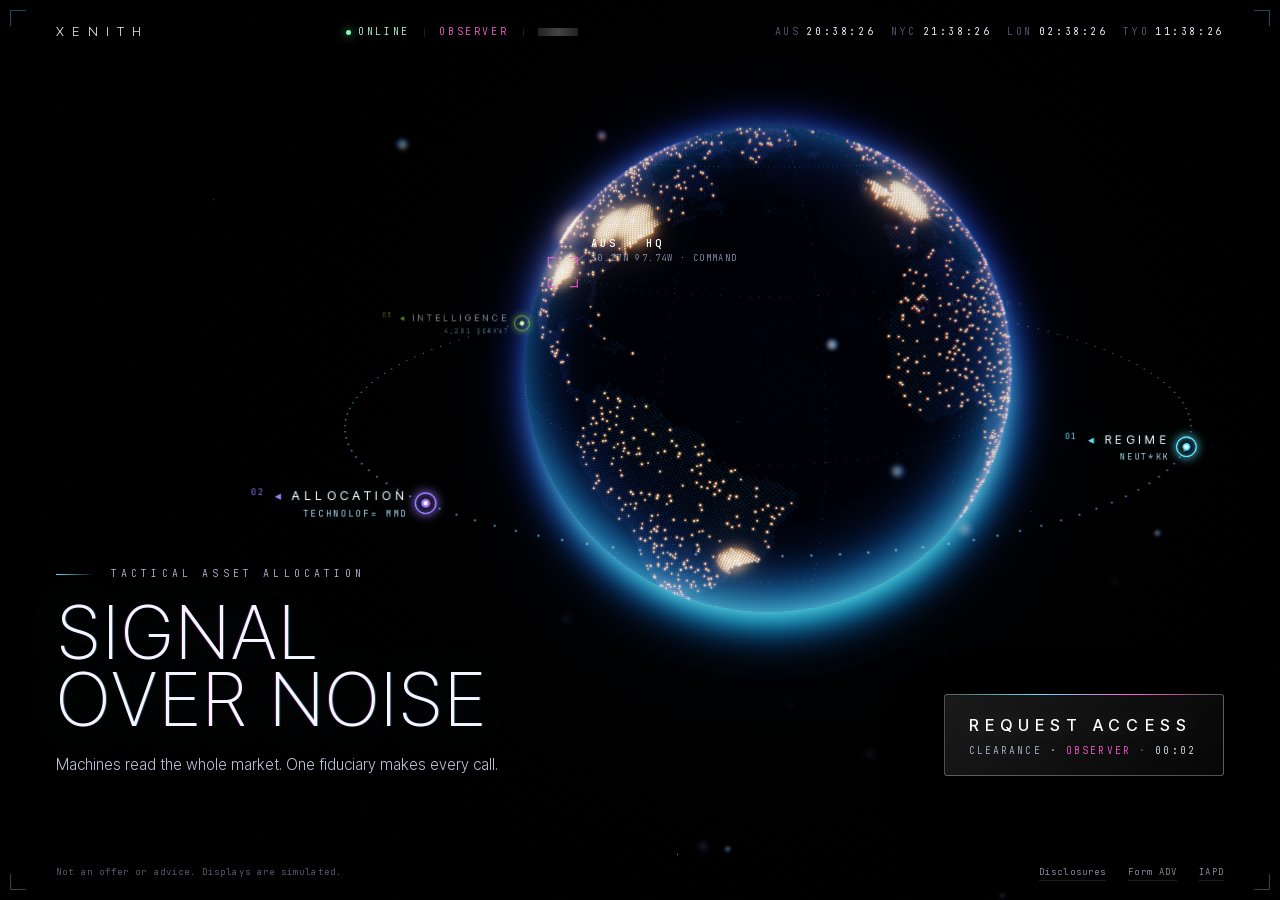
==== commit 405b1b7b: "x-3: every light stream lands on a continent: endpoints snapped to land dots, arcs only between citi" ====
--- a/index.html
+++ b/index.html
@@ -29,7 +29,7 @@
 <script type="application/ld+json">{"@context":"https://schema.org","@type":"FinancialService","name":"Xenith Capital","url":"https://xenithcap.io/","logo":"https://xenithcap.io/assets/icon-512.png","image":"https://xenithcap.io/assets/og-x.jpg","description":"Fee-only investment firm. Tactical asset allocation. A fiduciary adviser makes every decision.","foundingDate":"2021","founder":{"@type":"Person","name":"Logan Jackson"},"address":{"@type":"PostalAddress","addressLocality":"Austin","addressCountry":"US"},"sameAs":["https://adviserinfo.sec.gov/firm/summary/316844"]}</script>
 <script src="/assets/x-earth.js" defer></script>
 <script src="/assets/x.js" defer></script>
-<!-- build: x-2 -->
+<!-- build: x-3 -->
 </head>
 <body>
 <a class="skip" href="#main">Skip to content</a>
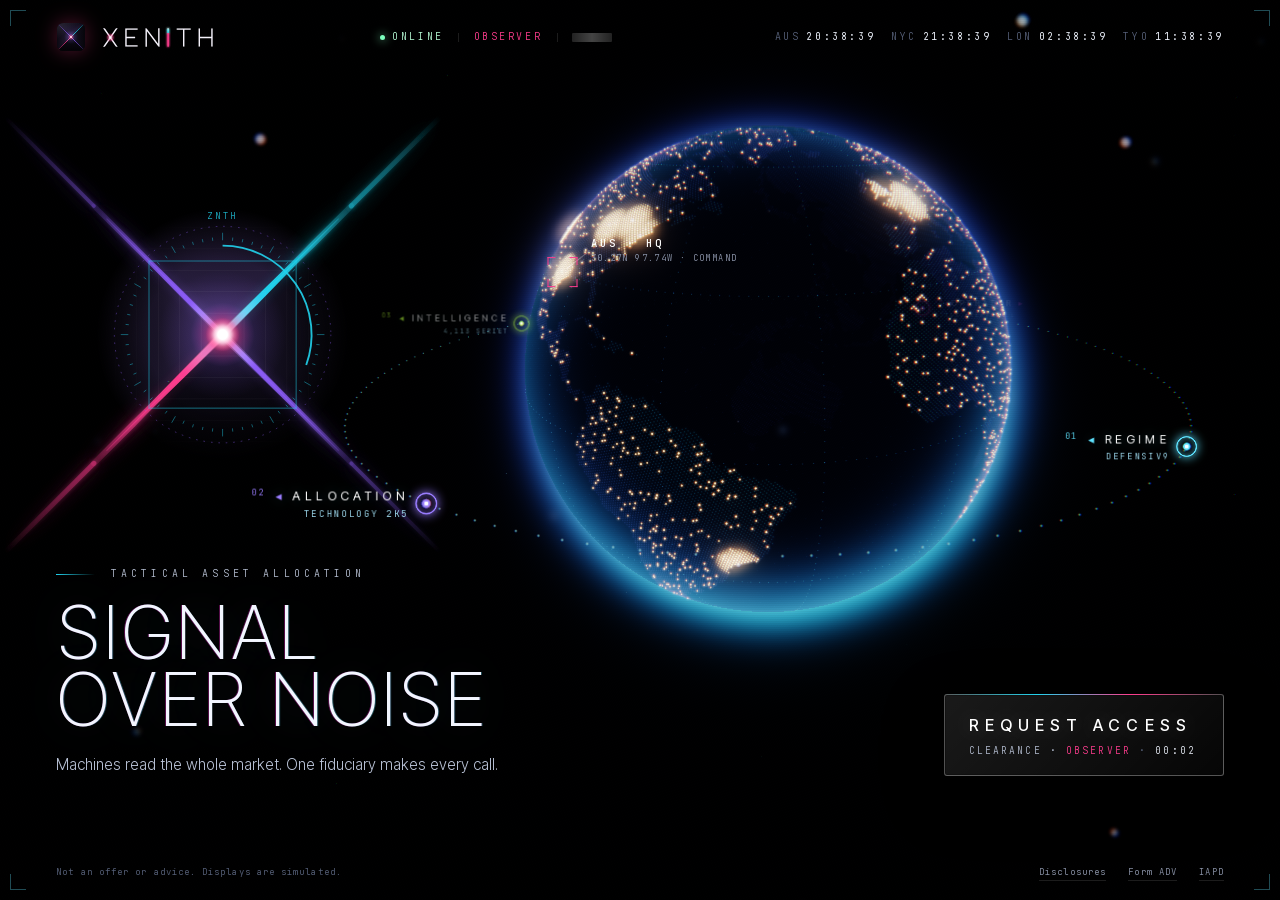
==== commit 3df1f149: "x-4 zenith: the Xenith mark lives on the site - header: the zenith mark and the XENITH wordmark (str" ====
--- a/index.html
+++ b/index.html
@@ -17,10 +17,10 @@
 <meta property="og:url" content="https://xenithcap.io/">
 <meta property="og:title" content="Xenith Capital // Tactical Asset Allocation">
 <meta property="og:description" content="Machine intelligence reads the market. One fiduciary makes every call. Access by request.">
-<meta property="og:image" content="https://xenithcap.io/assets/og-x.jpg">
+<meta property="og:image" content="https://xenithcap.io/assets/og-x.jpg?z=1">
 <meta property="og:image:width" content="1200">
 <meta property="og:image:height" content="630">
-<meta property="og:image:alt" content="Xenith Capital: Earth lit by the real sun, with light moving between financial centers.">
+<meta property="og:image:alt" content="Xenith Capital: the zenith, a black-glass pyramid seen from above, its edges an X of light converging on the summit.">
 <meta name="twitter:card" content="summary_large_image">
 <link rel="preload" href="/fonts/inter-tight-var.woff2" as="font" type="font/woff2" crossorigin>
 <link rel="preload" href="/fonts/jetbrains-mono-var.woff2" as="font" type="font/woff2" crossorigin>
@@ -29,14 +29,86 @@
 <script type="application/ld+json">{"@context":"https://schema.org","@type":"FinancialService","name":"Xenith Capital","url":"https://xenithcap.io/","logo":"https://xenithcap.io/assets/icon-512.png","image":"https://xenithcap.io/assets/og-x.jpg","description":"Fee-only investment firm. Tactical asset allocation. A fiduciary adviser makes every decision.","foundingDate":"2021","founder":{"@type":"Person","name":"Logan Jackson"},"address":{"@type":"PostalAddress","addressLocality":"Austin","addressCountry":"US"},"sameAs":["https://adviserinfo.sec.gov/firm/summary/316844"]}</script>
 <script src="/assets/x-earth.js" defer></script>
 <script src="/assets/x.js" defer></script>
-<!-- build: x-3 -->
+<!-- build: x-4 zenith -->
 </head>
 <body>
 <a class="skip" href="#main">Skip to content</a>
 <canvas id="gl" aria-hidden="true"></canvas>
+<!-- the zenith: the Xenith mark living in the scene (generated by xenith/tools/make_site_zenith.py) -->
+<div class="zn" aria-hidden="true"><svg class="zn-svg" viewBox="-150 -150 812 812" xmlns="http://www.w3.org/2000/svg" focusable="false">
+<defs>
+  <linearGradient id="z-fTop" gradientUnits="userSpaceOnUse" x1="256" y1="248" x2="256" y2="16"><stop offset="0" stop-color="#4B3B70"/><stop offset="0.4" stop-color="#261D3B"/><stop offset="1" stop-color="#100C19"/></linearGradient>
+  <linearGradient id="z-fLeft" gradientUnits="userSpaceOnUse" x1="248" y1="256" x2="16" y2="256"><stop offset="0" stop-color="#3A2D57"/><stop offset="0.45" stop-color="#1B1529"/><stop offset="1" stop-color="#0B0811"/></linearGradient>
+  <linearGradient id="z-fRight" gradientUnits="userSpaceOnUse" x1="264" y1="256" x2="496" y2="256"><stop offset="0" stop-color="#211A33"/><stop offset="0.5" stop-color="#0F0C18"/><stop offset="1" stop-color="#06050A"/></linearGradient>
+  <linearGradient id="z-fBottom" gradientUnits="userSpaceOnUse" x1="256" y1="264" x2="256" y2="496"><stop offset="0" stop-color="#171223"/><stop offset="0.5" stop-color="#09070F"/><stop offset="1" stop-color="#030205"/></linearGradient>
+  <linearGradient id="z-ePink" gradientUnits="userSpaceOnUse" x1="16" y1="496" x2="256" y2="256"><stop offset="0" stop-color="#FF3D8E" stop-opacity="0.15"/><stop offset="0.7" stop-color="#FF3D8E"/><stop offset="1" stop-color="#FFC2DA"/></linearGradient>
+  <linearGradient id="z-eCyan" gradientUnits="userSpaceOnUse" x1="496" y1="16" x2="256" y2="256"><stop offset="0" stop-color="#22D3EE" stop-opacity="0.15"/><stop offset="0.7" stop-color="#22D3EE"/><stop offset="1" stop-color="#D2FDFF"/></linearGradient>
+  <linearGradient id="z-eVioA" gradientUnits="userSpaceOnUse" x1="16" y1="16" x2="256" y2="256"><stop offset="0" stop-color="#8B5CF6" stop-opacity="0.12"/><stop offset="0.75" stop-color="#8B5CF6"/><stop offset="1" stop-color="#E4D9FF"/></linearGradient>
+  <linearGradient id="z-eVioB" gradientUnits="userSpaceOnUse" x1="496" y1="496" x2="256" y2="256"><stop offset="0" stop-color="#8B5CF6" stop-opacity="0.12"/><stop offset="0.75" stop-color="#8B5CF6"/><stop offset="1" stop-color="#E4D9FF"/></linearGradient>
+  <linearGradient id="z-xPink" gradientUnits="userSpaceOnUse" x1="16" y1="496" x2="-150" y2="662"><stop offset="0" stop-color="#FF3D8E" stop-opacity="0.55"/><stop offset="1" stop-color="#FF3D8E" stop-opacity="0"/></linearGradient>
+  <linearGradient id="z-xCyan" gradientUnits="userSpaceOnUse" x1="496" y1="16" x2="662" y2="-150"><stop offset="0" stop-color="#22D3EE" stop-opacity="0.55"/><stop offset="1" stop-color="#22D3EE" stop-opacity="0"/></linearGradient>
+  <linearGradient id="z-xVioA" gradientUnits="userSpaceOnUse" x1="16" y1="16" x2="-150" y2="-150"><stop offset="0" stop-color="#8B5CF6" stop-opacity="0.45"/><stop offset="1" stop-color="#8B5CF6" stop-opacity="0"/></linearGradient>
+  <linearGradient id="z-xVioB" gradientUnits="userSpaceOnUse" x1="496" y1="496" x2="662" y2="662"><stop offset="0" stop-color="#8B5CF6" stop-opacity="0.45"/><stop offset="1" stop-color="#8B5CF6" stop-opacity="0"/></linearGradient>
+  <radialGradient id="z-core" cx="256" cy="256" r="120" gradientUnits="userSpaceOnUse"><stop offset="0" stop-color="#FFFFFF"/><stop offset="0.06" stop-color="#FFE3EF"/><stop offset="0.18" stop-color="#FF3D8E" stop-opacity="0.55"/><stop offset="0.5" stop-color="#8B5CF6" stop-opacity="0.12"/><stop offset="1" stop-color="#8B5CF6" stop-opacity="0"/></radialGradient>
+  <radialGradient id="z-hot"><stop offset="0" stop-color="#FFFFFF"/><stop offset="0.28" stop-color="#FFFFFF"/><stop offset="0.5" stop-color="#FFD0E4" stop-opacity="0.8"/><stop offset="1" stop-color="#FF3D8E" stop-opacity="0"/></radialGradient>
+  <radialGradient id="z-pulse"><stop offset="0" stop-color="#FFFFFF"/><stop offset="0.22" stop-color="#FFFFFF" stop-opacity="0.95"/><stop offset="0.5" stop-color="#D9F7FF" stop-opacity="0.35"/><stop offset="1" stop-color="#FFFFFF" stop-opacity="0"/></radialGradient>
+  <radialGradient id="z-fadeg" cx="256" cy="256" r="236" gradientUnits="userSpaceOnUse"><stop offset="0" stop-color="#fff"/><stop offset="0.6" stop-color="#fff"/><stop offset="0.86" stop-color="#fff" stop-opacity="0.45"/><stop offset="1" stop-color="#fff" stop-opacity="0"/></radialGradient>
+  <mask id="z-fade" maskUnits="userSpaceOnUse" x="-150" y="-150" width="812" height="812"><rect x="-150" y="-150" width="812" height="812" fill="url(#z-fadeg)"/></mask>
+  <filter id="z-bloom" x="-50%" y="-50%" width="200%" height="200%"><feGaussianBlur stdDeviation="5" result="a"/><feGaussianBlur stdDeviation="16" result="b"/><feMerge><feMergeNode in="b"/><feMergeNode in="a"/><feMergeNode in="SourceGraphic"/></feMerge></filter>
+  <filter id="z-spill" x="-50%" y="-50%" width="200%" height="200%"><feGaussianBlur stdDeviation="10"/></filter>
+</defs>
+<g filter="url(#z-bloom)" stroke-linecap="round" opacity="0.85">
+  <line x1="16" y1="496" x2="-150" y2="662" stroke="url(#z-xPink)" stroke-width="9"/>
+  <line x1="496" y1="16" x2="662" y2="-150" stroke="url(#z-xCyan)" stroke-width="9"/>
+  <line x1="16" y1="16" x2="-150" y2="-150" stroke="url(#z-xVioA)" stroke-width="7"/>
+  <line x1="496" y1="496" x2="662" y2="662" stroke="url(#z-xVioB)" stroke-width="7"/>
+</g>
+<g filter="url(#z-bloom)" stroke-linecap="round">
+  <line x1="16" y1="496" x2="256" y2="256" stroke="url(#z-ePink)" stroke-width="11"/>
+  <line x1="496" y1="16" x2="256" y2="256" stroke="url(#z-eCyan)" stroke-width="11"/>
+  <line x1="16" y1="16" x2="256" y2="256" stroke="url(#z-eVioA)" stroke-width="9"/>
+  <line x1="496" y1="496" x2="256" y2="256" stroke="url(#z-eVioB)" stroke-width="9"/>
+</g>
+<g mask="url(#z-fade)">
+  <path d="M19 16 H493 L256 245 Z" fill="url(#z-fTop)"/><path d="M16 19 V493 L245 256 Z" fill="url(#z-fLeft)"/>
+  <path d="M496 19 V493 L267 256 Z" fill="url(#z-fRight)"/><path d="M19 496 H493 L256 267 Z" fill="url(#z-fBottom)"/>
+  <g fill="none" stroke="#FFFFFF">
+    <rect x="216" y="216" width="80" height="80" stroke-opacity="0.10"/><rect x="176" y="176" width="160" height="160" stroke-opacity="0.075"/>
+    <rect x="136" y="136" width="240" height="240" stroke-opacity="0.06"/><rect x="96" y="96" width="320" height="320" stroke-opacity="0.045"/>
+    <rect x="56" y="56" width="400" height="400" stroke-opacity="0.035"/>
+  </g>
+</g>
+<g filter="url(#z-spill)" opacity="0.32" stroke-width="8">
+  <line x1="16" y1="496" x2="256" y2="256" stroke="url(#z-ePink)"/><line x1="496" y1="16" x2="256" y2="256" stroke="url(#z-eCyan)"/>
+  <line x1="16" y1="16" x2="256" y2="256" stroke="url(#z-eVioA)"/><line x1="496" y1="496" x2="256" y2="256" stroke="url(#z-eVioB)"/>
+</g>
+<g stroke-width="2" stroke-linecap="round">
+  <line x1="40" y1="472" x2="250" y2="262" stroke="url(#z-ePink)"/><line x1="472" y1="40" x2="262" y2="250" stroke="url(#z-eCyan)"/>
+  <line x1="40" y1="40" x2="250" y2="250" stroke="url(#z-eVioA)"/><line x1="472" y1="472" x2="262" y2="262" stroke="url(#z-eVioB)"/>
+</g>
+<rect class="zn-motion" x="216" y="216" width="80" height="80" fill="none" stroke="#22D3EE" stroke-width="2.5" opacity="0">
+  <animate attributeName="x" dur="3.2s" repeatCount="indefinite" values="216;216;36;36" keyTimes="0;0.46;0.9;1"/>
+  <animate attributeName="y" dur="3.2s" repeatCount="indefinite" values="216;216;36;36" keyTimes="0;0.46;0.9;1"/>
+  <animate attributeName="width" dur="3.2s" repeatCount="indefinite" values="80;80;440;440" keyTimes="0;0.46;0.9;1"/>
+  <animate attributeName="height" dur="3.2s" repeatCount="indefinite" values="80;80;440;440" keyTimes="0;0.46;0.9;1"/>
+  <animate attributeName="opacity" dur="3.2s" repeatCount="indefinite" values="0;0;0.75;0;0" keyTimes="0;0.45;0.5;0.9;1"/>
+</rect>
+<g class="zn-motion"><circle r="30" fill="url(#z-pulse)" opacity="0"><animateMotion dur="3.2s" begin="-3.20s" repeatCount="indefinite" path="M16,496 L256,256" keyPoints="0;1;1" keyTimes="0;0.42;1" calcMode="linear"/><animate attributeName="opacity" dur="3.2s" begin="-3.20s" repeatCount="indefinite" values="0;1;1;0;0" keyTimes="0;0.06;0.38;0.44;1"/></circle><circle r="30" fill="url(#z-pulse)" opacity="0"><animateMotion dur="3.2s" begin="-3.07s" repeatCount="indefinite" path="M496,16 L256,256" keyPoints="0;1;1" keyTimes="0;0.42;1" calcMode="linear"/><animate attributeName="opacity" dur="3.2s" begin="-3.07s" repeatCount="indefinite" values="0;1;1;0;0" keyTimes="0;0.06;0.38;0.44;1"/></circle><circle r="30" fill="url(#z-pulse)" opacity="0"><animateMotion dur="3.2s" begin="-2.94s" repeatCount="indefinite" path="M16,16 L256,256" keyPoints="0;1;1" keyTimes="0;0.42;1" calcMode="linear"/><animate attributeName="opacity" dur="3.2s" begin="-2.94s" repeatCount="indefinite" values="0;1;1;0;0" keyTimes="0;0.06;0.38;0.44;1"/></circle><circle r="30" fill="url(#z-pulse)" opacity="0"><animateMotion dur="3.2s" begin="-2.82s" repeatCount="indefinite" path="M496,496 L256,256" keyPoints="0;1;1" keyTimes="0;0.42;1" calcMode="linear"/><animate attributeName="opacity" dur="3.2s" begin="-2.82s" repeatCount="indefinite" values="0;1;1;0;0" keyTimes="0;0.06;0.38;0.44;1"/></circle></g>
+<circle cx="256" cy="256" r="120" fill="url(#z-core)">
+  <animate class="zn-motion" attributeName="r" dur="3.2s" repeatCount="indefinite" values="120;120;185;125;120" keyTimes="0;0.42;0.48;0.7;1"/>
+</circle>
+<circle cx="256" cy="256" r="34" fill="none" stroke="#FF3D8E" stroke-width="1.6" opacity="0.4">
+  <animate attributeName="r" dur="3.2s" repeatCount="indefinite" values="34;34;120;34;34" keyTimes="0;0.43;0.55;0.56;1"/>
+  <animate attributeName="opacity" dur="3.2s" repeatCount="indefinite" values="0.4;0.4;0;0;0.4" keyTimes="0;0.43;0.55;0.8;1"/>
+</circle>
+<circle cx="256" cy="256" r="30" fill="url(#z-hot)">
+  <animate attributeName="r" dur="3.2s" repeatCount="indefinite" values="30;30;58;32;30" keyTimes="0;0.42;0.47;0.66;1"/>
+</circle>
+<g class="zn-ring"><g stroke="#22D3EE" stroke-width="1.6" opacity="0.5"><line x1="432.0" y1="256.0" x2="446.0" y2="256.0"/><line x1="431.0" y1="274.4" x2="437.0" y2="275.0"/><line x1="428.2" y1="292.6" x2="434.0" y2="293.8"/><line x1="423.4" y1="310.4" x2="429.1" y2="312.2"/><line x1="416.8" y1="327.6" x2="422.3" y2="330.0"/><line x1="408.4" y1="344.0" x2="420.5" y2="351.0"/><line x1="398.4" y1="359.5" x2="403.2" y2="363.0"/><line x1="386.8" y1="373.8" x2="391.3" y2="377.8"/><line x1="373.8" y1="386.8" x2="377.8" y2="391.3"/><line x1="359.5" y1="398.4" x2="363.0" y2="403.2"/><line x1="344.0" y1="408.4" x2="351.0" y2="420.5"/><line x1="327.6" y1="416.8" x2="330.0" y2="422.3"/><line x1="310.4" y1="423.4" x2="312.2" y2="429.1"/><line x1="292.6" y1="428.2" x2="293.8" y2="434.0"/><line x1="274.4" y1="431.0" x2="275.0" y2="437.0"/><line x1="256.0" y1="432.0" x2="256.0" y2="446.0"/><line x1="237.6" y1="431.0" x2="237.0" y2="437.0"/><line x1="219.4" y1="428.2" x2="218.2" y2="434.0"/><line x1="201.6" y1="423.4" x2="199.8" y2="429.1"/><line x1="184.4" y1="416.8" x2="182.0" y2="422.3"/><line x1="168.0" y1="408.4" x2="161.0" y2="420.5"/><line x1="152.5" y1="398.4" x2="149.0" y2="403.2"/><line x1="138.2" y1="386.8" x2="134.2" y2="391.3"/><line x1="125.2" y1="373.8" x2="120.7" y2="377.8"/><line x1="113.6" y1="359.5" x2="108.8" y2="363.0"/><line x1="103.6" y1="344.0" x2="91.5" y2="351.0"/><line x1="95.2" y1="327.6" x2="89.7" y2="330.0"/><line x1="88.6" y1="310.4" x2="82.9" y2="312.2"/><line x1="83.8" y1="292.6" x2="78.0" y2="293.8"/><line x1="81.0" y1="274.4" x2="75.0" y2="275.0"/><line x1="80.0" y1="256.0" x2="66.0" y2="256.0"/><line x1="81.0" y1="237.6" x2="75.0" y2="237.0"/><line x1="83.8" y1="219.4" x2="78.0" y2="218.2"/><line x1="88.6" y1="201.6" x2="82.9" y2="199.8"/><line x1="95.2" y1="184.4" x2="89.7" y2="182.0"/><line x1="103.6" y1="168.0" x2="91.5" y2="161.0"/><line x1="113.6" y1="152.5" x2="108.8" y2="149.0"/><line x1="125.2" y1="138.2" x2="120.7" y2="134.2"/><line x1="138.2" y1="125.2" x2="134.2" y2="120.7"/><line x1="152.5" y1="113.6" x2="149.0" y2="108.8"/><line x1="168.0" y1="103.6" x2="161.0" y2="91.5"/><line x1="184.4" y1="95.2" x2="182.0" y2="89.7"/><line x1="201.6" y1="88.6" x2="199.8" y2="82.9"/><line x1="219.4" y1="83.8" x2="218.2" y2="78.0"/><line x1="237.6" y1="81.0" x2="237.0" y2="75.0"/><line x1="256.0" y1="80.0" x2="256.0" y2="66.0"/><line x1="274.4" y1="81.0" x2="275.0" y2="75.0"/><line x1="292.6" y1="83.8" x2="293.8" y2="78.0"/><line x1="310.4" y1="88.6" x2="312.2" y2="82.9"/><line x1="327.6" y1="95.2" x2="330.0" y2="89.7"/><line x1="344.0" y1="103.6" x2="351.0" y2="91.5"/><line x1="359.5" y1="113.6" x2="363.0" y2="108.8"/><line x1="373.8" y1="125.2" x2="377.8" y2="120.7"/><line x1="386.8" y1="138.2" x2="391.3" y2="134.2"/><line x1="398.4" y1="152.5" x2="403.2" y2="149.0"/><line x1="408.4" y1="168.0" x2="420.5" y2="161.0"/><line x1="416.8" y1="184.4" x2="422.3" y2="182.0"/><line x1="423.4" y1="201.6" x2="429.1" y2="199.8"/><line x1="428.2" y1="219.4" x2="434.0" y2="218.2"/><line x1="431.0" y1="237.6" x2="437.0" y2="237.0"/></g><path d="M256.0 90.0 A166 166 0 0 1 412.0 312.8" fill="none" stroke="#22D3EE" stroke-width="3.5" opacity="0.9"/><circle cx="256" cy="256" r="202" fill="none" stroke="#8B5CF6" stroke-width="1.4" stroke-dasharray="3 11" opacity="0.55"/></g><text x="256" y="40" text-anchor="middle" font-family="'JetBrains Mono',Menlo,monospace" font-size="17" letter-spacing="5" fill="#22D3EE" opacity="0.8">ZNTH</text>
+</svg></div>
 
 <header class="top">
-  <a class="mk" href="/" aria-label="Xenith Capital">XENITH</a>
+  <a class="mk" href="/" aria-label="Xenith Capital"><img class="mk-z" src="/brand/xenith-mark.svg" alt="" width="30" height="30"><img class="mk-w" src="/brand/xenith-wordmark-line.svg" alt="XENITH" width="118" height="27"></a>
   <p class="st"><span class="lv"><i></i>ONLINE</span><span class="sep"></span><span class="ob">OBSERVER</span><span class="sep"></span><span class="rd" id="sys" aria-label="redacted system name">██████</span></p>
   <p class="ck" aria-label="World clocks">
     <span><em>AUS</em><b data-tz="America/Chicago">--:--:--</b></span>
--- a/assets/x.css
+++ b/assets/x.css
@@ -3,7 +3,7 @@
 @font-face{font-family:"JetBrains Mono";src:url(/fonts/jetbrains-mono-var.woff2) format("woff2");font-weight:100 800;font-display:swap}
 :root{
   --void:#020308;--tx:#e9eef8;--dim:#8a93a8;--mute:#566079;--hair:#ffffff1c;--hair2:#ffffff10;
-  --cy:#5fe3ff;--vi:#8f7dff;--pk:#ff5fd2;--am:#ffb36b;
+  --cy:#22d3ee;--vi:#8b5cf6;--pk:#ff3d8e;--am:#ffb36b;
   --sans:"Inter Tight",system-ui,-apple-system,sans-serif;--mono:"JetBrains Mono",ui-monospace,Menlo,monospace;
   --edge:clamp(1.1rem,4.4vw,4.6rem);--gy:60vh;
 }
@@ -223,3 +223,20 @@
   html.live .ro.open{animation:none}
 }
 @media print{#gl,.veil,.orbit,.tag,.mo{display:none!important}html,body{background:#fff!important;color:#000!important;height:auto!important;overflow:visible!important}}
+
+/* ---------- the zenith (2026-10-31): the Xenith mark living in the scene ---------- */
+.mk{display:inline-flex;align-items:center;gap:.8rem;letter-spacing:0;line-height:0}
+.mk-z{width:30px;height:30px;display:block;filter:drop-shadow(0 0 10px #ff3d8e55)}
+.mk-w{height:27px;width:auto;display:block}
+html.live.phone .mk-z{width:26px;height:26px}
+html.live.phone .mk-w{height:22px}
+.zn{display:none}
+html.live .zn{display:block;position:fixed;z-index:1;pointer-events:none;left:calc(var(--edge) - 3.2rem);
+  top:calc(50vh - min(26vw,25rem));width:min(34vw,32rem);mix-blend-mode:screen;opacity:0;
+  transition:opacity 2.4s cubic-bezier(.16,1,.3,1) .4s}
+html.live.resolved .zn{opacity:1}
+.zn-svg{display:block;width:100%;height:auto;overflow:visible}
+.zn-ring{transform-box:view-box;transform-origin:256px 256px;animation:znr 16s linear infinite}
+@keyframes znr{to{transform:rotate(360deg)}}
+html.live.phone .zn{display:none}   /* on a phone the Earth owns the frame; the mark rides in the header */
+@media (prefers-reduced-motion:reduce){.zn-ring{animation:none}.zn .zn-motion{display:none}}
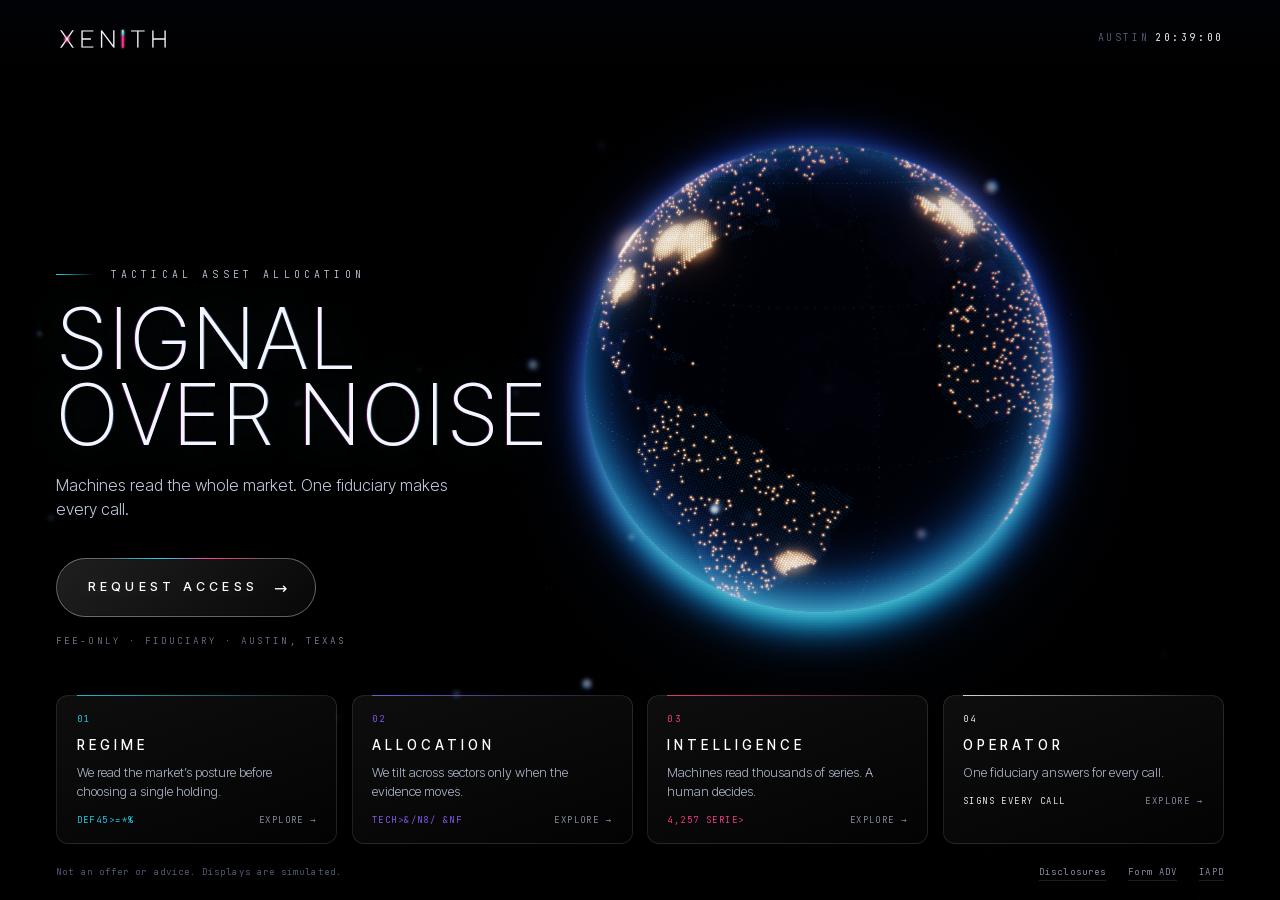
==== commit 30ba75f9: "x-5: one scene, one voice Logan 2026-10-31, on x-4: "super cluttered. And two xs? ... the glyphs goi" ====
--- a/index.html
+++ b/index.html
@@ -17,7 +17,7 @@
 <meta property="og:url" content="https://xenithcap.io/">
 <meta property="og:title" content="Xenith Capital // Tactical Asset Allocation">
 <meta property="og:description" content="Machine intelligence reads the market. One fiduciary makes every call. Access by request.">
-<meta property="og:image" content="https://xenithcap.io/assets/og-x.jpg?z=1">
+<meta property="og:image" content="https://xenithcap.io/assets/og-x.jpg?z=2">
 <meta property="og:image:width" content="1200">
 <meta property="og:image:height" content="630">
 <meta property="og:image:alt" content="Xenith Capital: the zenith, a black-glass pyramid seen from above, its edges an X of light converging on the summit.">
@@ -29,13 +29,13 @@
 <script type="application/ld+json">{"@context":"https://schema.org","@type":"FinancialService","name":"Xenith Capital","url":"https://xenithcap.io/","logo":"https://xenithcap.io/assets/icon-512.png","image":"https://xenithcap.io/assets/og-x.jpg","description":"Fee-only investment firm. Tactical asset allocation. A fiduciary adviser makes every decision.","foundingDate":"2021","founder":{"@type":"Person","name":"Logan Jackson"},"address":{"@type":"PostalAddress","addressLocality":"Austin","addressCountry":"US"},"sameAs":["https://adviserinfo.sec.gov/firm/summary/316844"]}</script>
 <script src="/assets/x-earth.js" defer></script>
 <script src="/assets/x.js" defer></script>
-<!-- build: x-4 zenith -->
+<!-- build: x-5 -->
 </head>
 <body>
 <a class="skip" href="#main">Skip to content</a>
 <canvas id="gl" aria-hidden="true"></canvas>
-<!-- the zenith: the Xenith mark living in the scene (generated by xenith/tools/make_site_zenith.py) -->
-<div class="zn" aria-hidden="true"><svg class="zn-svg" viewBox="-150 -150 812 812" xmlns="http://www.w3.org/2000/svg" focusable="false">
+<!-- the opening: the zenith flares, then gives its light to the Earth (xenith/tools/make_site_zenith.py) -->
+<div class="intro" aria-hidden="true"><svg class="zn-svg" viewBox="-150 -150 812 812" xmlns="http://www.w3.org/2000/svg" focusable="false">
 <defs>
   <linearGradient id="z-fTop" gradientUnits="userSpaceOnUse" x1="256" y1="248" x2="256" y2="16"><stop offset="0" stop-color="#4B3B70"/><stop offset="0.4" stop-color="#261D3B"/><stop offset="1" stop-color="#100C19"/></linearGradient>
   <linearGradient id="z-fLeft" gradientUnits="userSpaceOnUse" x1="248" y1="256" x2="16" y2="256"><stop offset="0" stop-color="#3A2D57"/><stop offset="0.45" stop-color="#1B1529"/><stop offset="1" stop-color="#0B0811"/></linearGradient>
@@ -108,14 +108,8 @@
 </svg></div>
 
 <header class="top">
-  <a class="mk" href="/" aria-label="Xenith Capital"><img class="mk-z" src="/brand/xenith-mark.svg" alt="" width="30" height="30"><img class="mk-w" src="/brand/xenith-wordmark-line.svg" alt="XENITH" width="118" height="27"></a>
-  <p class="st"><span class="lv"><i></i>ONLINE</span><span class="sep"></span><span class="ob">OBSERVER</span><span class="sep"></span><span class="rd" id="sys" aria-label="redacted system name">██████</span></p>
-  <p class="ck" aria-label="World clocks">
-    <span><em>AUS</em><b data-tz="America/Chicago">--:--:--</b></span>
-    <span><em>NYC</em><b data-tz="America/New_York">--:--:--</b></span>
-    <span><em>LON</em><b data-tz="Europe/London">--:--:--</b></span>
-    <span><em>TYO</em><b data-tz="Asia/Tokyo">--:--:--</b></span>
-  </p>
+  <a class="mk" href="/" aria-label="Xenith Capital"><img class="mk-w" src="/brand/xenith-wordmark-line.svg" alt="XENITH" width="118" height="27"></a>
+  <p class="ck" aria-label="Austin time"><span><em>AUSTIN</em><b data-tz="America/Chicago">--:--:--</b></span></p>
 </header>
 
 <main id="main" tabindex="-1">
@@ -123,23 +117,22 @@
     <p class="kick">Tactical asset allocation</p>
     <h1 class="hl" aria-label="Signal over noise"><span class="w">SIGNAL</span> <span class="w">OVER</span> <span class="w">NOISE</span></h1>
     <p class="sub">Machines read the whole market. One fiduciary makes every call.</p>
+    <div class="acts">
+      <a class="cta" id="cta" href="mailto:inquiry@xenithcap.io?subject=Access%20request"><span class="k">Request access</span><span class="ar" aria-hidden="true">&#8594;</span></a>
+      <p class="note">Fee-only &#183; Fiduciary &#183; Austin, Texas</p>
+    </div>
   </section>
 
-  <nav class="orbit" aria-label="Capabilities">
-    <button type="button" class="gy" data-ro="ro-reg"><i class="nd"></i><span class="tx"><span class="n">01</span><span class="l">REGIME</span><span class="v">NEUTRAL</span></span></button>
-    <button type="button" class="gy" data-ro="ro-alc"><i class="nd"></i><span class="tx"><span class="n">02</span><span class="l">ALLOCATION</span><span class="v">TECHNOLOGY 34%</span></span></button>
-    <button type="button" class="gy" data-ro="ro-int"><i class="nd"></i><span class="tx"><span class="n">03</span><span class="l">INTELLIGENCE</span><span class="v">4,112 SERIES</span></span></button>
-    <button type="button" class="gy" data-ro="ro-op"><i class="nd"></i><span class="tx"><span class="n">04</span><span class="l">OPERATOR</span><span class="v">SIGNS EVERY CALL</span></span></button>
+  <nav class="caps" aria-label="How Xenith works">
+    <button type="button" class="cap" data-ro="ro-reg"><span class="cn">01</span><span class="ct">Regime</span><span class="cd">We read the market&#8217;s posture before choosing a single holding.</span><span class="cf"><span class="v">NEUTRAL</span><span class="go">EXPLORE &#8594;</span></span></button>
+    <button type="button" class="cap" data-ro="ro-alc"><span class="cn">02</span><span class="ct">Allocation</span><span class="cd">We tilt across sectors only when the evidence moves.</span><span class="cf"><span class="v">TECHNOLOGY 34%</span><span class="go">EXPLORE &#8594;</span></span></button>
+    <button type="button" class="cap" data-ro="ro-int"><span class="cn">03</span><span class="ct">Intelligence</span><span class="cd">Machines read thousands of series. A human decides.</span><span class="cf"><span class="v">4,112 SERIES</span><span class="go">EXPLORE &#8594;</span></span></button>
+    <button type="button" class="cap" data-ro="ro-op"><span class="cn">04</span><span class="ct">Operator</span><span class="cd">One fiduciary answers for every call.</span><span class="cf"><span class="v">SIGNS EVERY CALL</span><span class="go">EXPLORE &#8594;</span></span></button>
   </nav>
 
   <div class="tag" id="tag" aria-hidden="true"><i></i><b></b><span></span></div>
 
   <button type="button" class="mo" id="motion" hidden><span>ENABLE MOTION LINK</span></button>
-
-  <a class="cta" id="cta" href="mailto:inquiry@xenithcap.io?subject=Access%20request">
-    <span class="k">REQUEST ACCESS</span>
-    <span class="s">CLEARANCE · <em id="clr">OBSERVER</em><span class="ot" id="obs" aria-hidden="true"></span></span>
-  </a>
 </main>
 
 <footer class="ft">
--- a/assets/x.css
+++ b/assets/x.css
@@ -224,19 +224,91 @@
 }
 @media print{#gl,.veil,.orbit,.tag,.mo{display:none!important}html,body{background:#fff!important;color:#000!important;height:auto!important;overflow:visible!important}}
 
-/* ---------- the zenith (2026-10-31): the Xenith mark living in the scene ---------- */
-.mk{display:inline-flex;align-items:center;gap:.8rem;letter-spacing:0;line-height:0}
-.mk-z{width:30px;height:30px;display:block;filter:drop-shadow(0 0 10px #ff3d8e55)}
-.mk-w{height:27px;width:auto;display:block}
-html.live.phone .mk-z{width:26px;height:26px}
+/* ================= x-5: one scene, one voice ================= */
+/* the header: the wordmark (its X carries the zenith) and one clock */
+.mk{display:inline-flex;align-items:center;letter-spacing:0;line-height:0}
+.mk-w{height:26px;width:auto;display:block}
+.top .ck em{color:var(--mute)}
+html:not(.live) .top .ck{display:none}
+html.live .top{padding:1.6rem var(--edge);background:linear-gradient(#020308d9,#02030800)}
+html.live main::before,html.live main::after{display:none}
+
+/* the opening: the zenith flares at the center, then gives its light to the Earth */
+.intro{display:none}
+html.live .intro{display:grid;place-items:center;position:fixed;inset:0;z-index:40;pointer-events:none;
+  background:radial-gradient(circle at 50% 50%,#0b0716 0,#020308 72%);animation:introOut 2.7s cubic-bezier(.7,0,.2,1) forwards}
+html.live .intro svg{width:min(58vmin,34rem);height:auto;overflow:visible;animation:introMark 2.7s cubic-bezier(.16,1,.3,1) forwards}
+@keyframes introOut{0%,52%{opacity:1}100%{opacity:0;visibility:hidden}}
+@keyframes introMark{0%{opacity:0;transform:scale(.84);filter:blur(12px)}20%{opacity:1;transform:scale(1);filter:blur(0)}55%{opacity:1;transform:scale(1.03)}
+  100%{opacity:0;transform:scale(2);filter:blur(22px)}}
+html.live .top{animation:xFade 1.2s ease 1.8s both}
+html.live .caps{animation:xRise 1.3s cubic-bezier(.16,1,.3,1) 2.1s both}
+@keyframes xFade{from{opacity:0}}
+@keyframes xRise{from{opacity:0;transform:translateY(16px)}}
+
+/* the hero: one block, centered on the left, the Earth to its right */
+html.live{--caph:9.4rem}
+/* the hero stands a fixed gap above the cards at every size, so the two can never touch */
+html.live .hero{left:var(--edge);top:auto;transform:none;width:auto;max-width:min(44vw,40rem);
+  bottom:calc(max(1.2rem,env(safe-area-inset-bottom)) + 2.3rem + var(--caph) + 2.8rem)}
+@media (max-height:700px){html.live{--caph:6.4rem}html.live .note{display:none}html.live .acts{margin-top:1.6rem}}
+html.live .kick{color:#c3cbe0}
+html.live .hl{font-size:min(6.6vw,11.5vh,7.8rem)}
+html.live .sub{font-size:clamp(1rem,1.25vw,1.2rem);color:#c3cbe0;max-width:25em}
+html.live .acts{display:flex;align-items:center;flex-wrap:wrap;gap:1.1rem 1.6rem;margin-top:2.3rem;transition:opacity 1s ease 1.3s}
+/* the reveal, after the intro: kicker, then the words, then the sentence, then the one button */
+html.live .kick{transition:opacity 1s ease .25s}
+html.live .sub{transition:opacity 1.1s ease .9s}
+html.live:not(.resolved) .acts{opacity:0}
+html.live .hero .cta{position:relative;right:auto;bottom:auto;display:inline-flex;align-items:center;gap:1rem;min-width:0;
+  padding:1.05rem 1.7rem 1.05rem 1.9rem;border-radius:999px;border:1px solid #ffffff59;
+  background:linear-gradient(135deg,#ffffff1f,#ffffff08);animation:none}
+html.live .hero .cta::before{left:18%;right:18%}
+html.live .hero .cta .k{font-size:.78rem;font-weight:500;letter-spacing:.34em;text-transform:uppercase}
+html.live .hero .cta .ar{font-size:1rem;transition:transform .35s cubic-bezier(.16,1,.3,1)}
+html.live .hero .cta:hover .ar,html.live .hero .cta:focus-visible .ar{transform:translateX(4px)}
+html.live .note{font-family:var(--mono);font-size:.58rem;letter-spacing:.22em;text-transform:uppercase;color:#7f88a0}
+html:not(.live) .acts{margin-top:1.5rem}
+html:not(.live) .note{font-family:var(--mono);font-size:.62rem;letter-spacing:.2em;color:var(--dim);margin-top:1rem}
+
+/* the four capabilities: cards you can see are cards you can open */
+.caps{display:none}
+html.live .caps{position:fixed;left:var(--edge);right:var(--edge);bottom:calc(max(1.2rem,env(safe-area-inset-bottom)) + 2.3rem);z-index:6;
+  display:grid;grid-template-columns:repeat(4,minmax(0,1fr));gap:.9rem;pointer-events:none}
+html.live .cap{pointer-events:auto;position:relative;display:grid;align-content:start;gap:.5rem;text-align:left;padding:1.05rem 1.2rem 1rem;
+  border:1px solid #ffffff1c;border-radius:12px;background:linear-gradient(160deg,#ffffff0e,#ffffff03);
+  backdrop-filter:blur(16px) saturate(1.2);-webkit-backdrop-filter:blur(16px) saturate(1.2);
+  transition:border-color .3s,background .3s,transform .35s cubic-bezier(.16,1,.3,1),box-shadow .35s;--cc:var(--cy)}
+html.live .cap:nth-child(2){--cc:var(--vi)}html.live .cap:nth-child(3){--cc:var(--pk)}html.live .cap:nth-child(4){--cc:#f4f1fa}
+html.live .cap::before{content:"";position:absolute;left:1.2rem;right:1.2rem;top:-1px;height:1px;background:linear-gradient(90deg,var(--cc),transparent);opacity:.85}
+html.live .cap .cn{font-family:var(--mono);font-size:.56rem;letter-spacing:.24em;color:var(--cc)}
+html.live .cap .ct{font-size:.84rem;font-weight:500;letter-spacing:.3em;text-transform:uppercase;color:#fff}
+html.live .cap .cd{font-size:.82rem;line-height:1.45;color:#aeb7cc}
+html.live .cap .cf{display:flex;justify-content:space-between;align-items:center;gap:.6rem;margin-top:.3rem;font-family:var(--mono);font-size:.56rem;letter-spacing:.16em}
+html.live .cap .v{color:var(--cc);font-variant-numeric:tabular-nums;white-space:nowrap;overflow:hidden;text-overflow:ellipsis}
+html.live .cap .go{color:var(--dim);white-space:nowrap;transition:color .3s,transform .35s cubic-bezier(.16,1,.3,1)}
+html.live .cap:hover,html.live .cap:focus-visible{border-color:color-mix(in srgb,var(--cc) 65%,transparent);transform:translateY(-4px);outline:none;
+  background:linear-gradient(160deg,color-mix(in srgb,var(--cc) 16%,transparent),#ffffff05);
+  box-shadow:0 22px 60px #000000a0,0 0 40px color-mix(in srgb,var(--cc) 24%,transparent)}
+html.live .cap:hover .go,html.live .cap:focus-visible .go{color:#fff;transform:translateX(3px)}
+@media (max-height:700px){html.live .cap .cd{display:none}}
+
+/* city names: only where you point */
+html.live .tag span:empty{display:none}
+
+/* the phone: the Earth heads a page that scrolls */
+html.live.phone,html.live.phone body{height:auto;min-height:100%;overflow-x:hidden;overflow-y:auto}
+html.live.phone .top{padding:max(1rem,env(safe-area-inset-top)) 6vw .9rem}
+html.live.phone .top .ck{display:none}
 html.live.phone .mk-w{height:22px}
-.zn{display:none}
-html.live .zn{display:block;position:fixed;z-index:1;pointer-events:none;left:calc(var(--edge) - 3.2rem);
-  top:calc(50vh - min(26vw,25rem));width:min(34vw,32rem);mix-blend-mode:screen;opacity:0;
-  transition:opacity 2.4s cubic-bezier(.16,1,.3,1) .4s}
-html.live.resolved .zn{opacity:1}
-.zn-svg{display:block;width:100%;height:auto;overflow:visible}
-.zn-ring{transform-box:view-box;transform-origin:256px 256px;animation:znr 16s linear infinite}
-@keyframes znr{to{transform:rotate(360deg)}}
-html.live.phone .zn{display:none}   /* on a phone the Earth owns the frame; the mark rides in the header */
-@media (prefers-reduced-motion:reduce){.zn-ring{animation:none}.zn .zn-motion{display:none}}
+html.live.phone main{position:relative;inset:auto;pointer-events:auto;padding:var(--gy) 6vw 0}
+html.live.phone .hero{position:relative;left:auto;right:auto;top:auto;transform:none;max-width:none;text-align:center}
+html.live.phone .hl{font-size:min(13vw,8vh)}
+html.live.phone .sub{margin-left:auto;margin-right:auto}
+html.live.phone .acts{flex-direction:column;justify-content:center;gap:.9rem}
+html.live.phone .caps{position:relative;left:auto;right:auto;bottom:auto;grid-template-columns:1fr 1fr;gap:.7rem;margin-top:2.4rem;pointer-events:auto}
+html.live.phone .cap{padding:.9rem 1rem}
+html.live.phone .cap .cd{display:none}
+html.live.phone .cap .cf{flex-direction:column;align-items:flex-start;gap:.35rem}
+html.live.phone .ft{position:relative;left:auto;right:auto;bottom:auto;flex-direction:column;align-items:center;gap:.7rem;padding:2rem 6vw max(1.6rem,env(safe-area-inset-bottom));text-align:center}
+@media (prefers-reduced-motion:reduce){html.live .intro{display:none}html.live .top,html.live .caps{animation:none}}
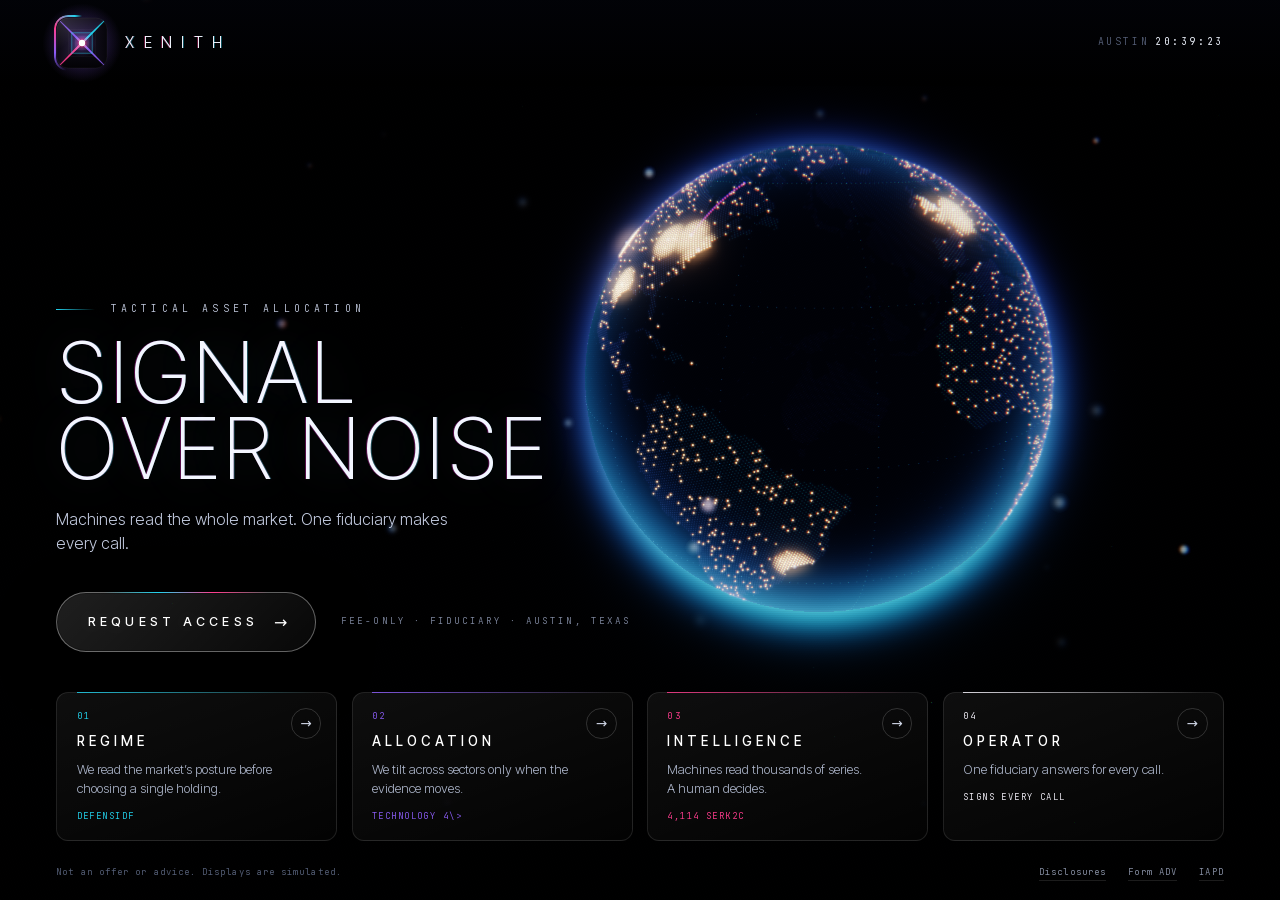
==== commit 7d060a4f: "x-6: the logo lives in the header; one stack; no blue box Logan 2026-10-31 (screen recording, Androi" ====
--- a/index.html
+++ b/index.html
@@ -29,7 +29,7 @@
 <script type="application/ld+json">{"@context":"https://schema.org","@type":"FinancialService","name":"Xenith Capital","url":"https://xenithcap.io/","logo":"https://xenithcap.io/assets/icon-512.png","image":"https://xenithcap.io/assets/og-x.jpg","description":"Fee-only investment firm. Tactical asset allocation. A fiduciary adviser makes every decision.","foundingDate":"2021","founder":{"@type":"Person","name":"Logan Jackson"},"address":{"@type":"PostalAddress","addressLocality":"Austin","addressCountry":"US"},"sameAs":["https://adviserinfo.sec.gov/firm/summary/316844"]}</script>
 <script src="/assets/x-earth.js" defer></script>
 <script src="/assets/x.js" defer></script>
-<!-- build: x-5 -->
+<!-- build: x-6 -->
 </head>
 <body>
 <a class="skip" href="#main">Skip to content</a>
@@ -108,7 +108,57 @@
 </svg></div>
 
 <header class="top">
-  <a class="mk" href="/" aria-label="Xenith Capital"><img class="mk-w" src="/brand/xenith-wordmark-line.svg" alt="XENITH" width="118" height="27"></a>
+  <a class="mk" href="/" aria-label="Xenith Capital"><span class="mk-z" aria-hidden="true"><svg class="zm-svg" viewBox="0 0 512 512" xmlns="http://www.w3.org/2000/svg" focusable="false">
+<defs>
+  <clipPath id="zm-tile"><rect x="8" y="8" width="496" height="496" rx="112"/></clipPath>
+  <linearGradient id="zm-fTop" gradientUnits="userSpaceOnUse" x1="256" y1="248" x2="256" y2="8"><stop offset="0" stop-color="#5A4787"/><stop offset="0.45" stop-color="#2B2143"/><stop offset="1" stop-color="#110D1B"/></linearGradient>
+  <linearGradient id="zm-fLeft" gradientUnits="userSpaceOnUse" x1="248" y1="256" x2="8" y2="256"><stop offset="0" stop-color="#45366A"/><stop offset="0.5" stop-color="#1D172C"/><stop offset="1" stop-color="#0B0811"/></linearGradient>
+  <linearGradient id="zm-fRight" gradientUnits="userSpaceOnUse" x1="264" y1="256" x2="504" y2="256"><stop offset="0" stop-color="#271F3D"/><stop offset="0.5" stop-color="#100C19"/><stop offset="1" stop-color="#06050A"/></linearGradient>
+  <linearGradient id="zm-fBottom" gradientUnits="userSpaceOnUse" x1="256" y1="264" x2="256" y2="504"><stop offset="0" stop-color="#1B1529"/><stop offset="0.5" stop-color="#09070F"/><stop offset="1" stop-color="#030205"/></linearGradient>
+  <linearGradient id="zm-ePink" gradientUnits="userSpaceOnUse" x1="8" y1="504" x2="256" y2="256"><stop offset="0" stop-color="#FF3D8E" stop-opacity="0.35"/><stop offset="0.7" stop-color="#FF3D8E"/><stop offset="1" stop-color="#FFC2DA"/></linearGradient>
+  <linearGradient id="zm-eCyan" gradientUnits="userSpaceOnUse" x1="504" y1="8" x2="256" y2="256"><stop offset="0" stop-color="#22D3EE" stop-opacity="0.35"/><stop offset="0.7" stop-color="#22D3EE"/><stop offset="1" stop-color="#D2FDFF"/></linearGradient>
+  <linearGradient id="zm-eVioA" gradientUnits="userSpaceOnUse" x1="8" y1="8" x2="256" y2="256"><stop offset="0" stop-color="#8B5CF6" stop-opacity="0.3"/><stop offset="0.75" stop-color="#8B5CF6"/><stop offset="1" stop-color="#E4D9FF"/></linearGradient>
+  <linearGradient id="zm-eVioB" gradientUnits="userSpaceOnUse" x1="504" y1="504" x2="256" y2="256"><stop offset="0" stop-color="#8B5CF6" stop-opacity="0.3"/><stop offset="0.75" stop-color="#8B5CF6"/><stop offset="1" stop-color="#E4D9FF"/></linearGradient>
+  <radialGradient id="zm-core" cx="256" cy="256" r="140" gradientUnits="userSpaceOnUse"><stop offset="0" stop-color="#FFFFFF"/><stop offset="0.08" stop-color="#FFE3EF"/><stop offset="0.22" stop-color="#FF3D8E" stop-opacity="0.6"/><stop offset="0.55" stop-color="#8B5CF6" stop-opacity="0.15"/><stop offset="1" stop-color="#8B5CF6" stop-opacity="0"/></radialGradient>
+  <radialGradient id="zm-pulse"><stop offset="0" stop-color="#FFFFFF"/><stop offset="0.25" stop-color="#FFFFFF" stop-opacity="0.95"/><stop offset="0.55" stop-color="#D9F7FF" stop-opacity="0.35"/><stop offset="1" stop-color="#FFFFFF" stop-opacity="0"/></radialGradient>
+  <linearGradient id="zm-sheen" x1="0" y1="0" x2="0.7" y2="1"><stop offset="0" stop-color="#FFFFFF" stop-opacity="0.13"/><stop offset="0.45" stop-color="#FFFFFF" stop-opacity="0"/></linearGradient>
+  <filter id="zm-bloom" x="-50%" y="-50%" width="200%" height="200%"><feGaussianBlur stdDeviation="9" result="a"/><feGaussianBlur stdDeviation="22" result="b"/><feMerge><feMergeNode in="b"/><feMergeNode in="a"/><feMergeNode in="SourceGraphic"/></feMerge></filter>
+</defs>
+<g clip-path="url(#zm-tile)">
+  <rect x="8" y="8" width="496" height="496" fill="#030205"/>
+  <g filter="url(#zm-bloom)" stroke-linecap="round">
+    <line x1="8" y1="504" x2="256" y2="256" stroke="url(#zm-ePink)" stroke-width="22"/>
+    <line x1="504" y1="8" x2="256" y2="256" stroke="url(#zm-eCyan)" stroke-width="22"/>
+    <line x1="8" y1="8" x2="256" y2="256" stroke="url(#zm-eVioA)" stroke-width="18"/>
+    <line x1="504" y1="504" x2="256" y2="256" stroke="url(#zm-eVioB)" stroke-width="18"/>
+  </g>
+  <path d="M14 8 H498 L256 238 Z" fill="url(#zm-fTop)"/><path d="M8 14 V498 L238 256 Z" fill="url(#zm-fLeft)"/>
+  <path d="M504 14 V498 L274 256 Z" fill="url(#zm-fRight)"/><path d="M14 504 H498 L256 274 Z" fill="url(#zm-fBottom)"/>
+  <g fill="none" stroke="#FFFFFF" stroke-width="3">
+    <rect x="196" y="196" width="120" height="120" stroke-opacity="0.16"/><rect x="126" y="126" width="260" height="260" stroke-opacity="0.09"/>
+  </g>
+  <g stroke-width="6" stroke-linecap="round">
+    <line x1="34" y1="478" x2="246" y2="266" stroke="url(#zm-ePink)"/><line x1="478" y1="34" x2="266" y2="246" stroke="url(#zm-eCyan)"/>
+    <line x1="34" y1="34" x2="246" y2="246" stroke="url(#zm-eVioA)"/><line x1="478" y1="478" x2="266" y2="266" stroke="url(#zm-eVioB)"/>
+  </g>
+  <rect class="zm-motion" x="226" y="226" width="60" height="60" fill="none" stroke="#22D3EE" stroke-width="7" opacity="0">
+    <animate attributeName="x" dur="2.4s" repeatCount="indefinite" values="226;226;30;30" keyTimes="0;0.45;0.92;1"/>
+    <animate attributeName="y" dur="2.4s" repeatCount="indefinite" values="226;226;30;30" keyTimes="0;0.45;0.92;1"/>
+    <animate attributeName="width" dur="2.4s" repeatCount="indefinite" values="60;60;452;452" keyTimes="0;0.45;0.92;1"/>
+    <animate attributeName="height" dur="2.4s" repeatCount="indefinite" values="60;60;452;452" keyTimes="0;0.45;0.92;1"/>
+    <animate attributeName="opacity" dur="2.4s" repeatCount="indefinite" values="0;0;0.9;0;0" keyTimes="0;0.44;0.5;0.92;1"/>
+  </rect>
+  <g class="zm-motion"><circle r="44" fill="url(#zm-pulse)" opacity="0"><animateMotion dur="2.4s" begin="-2.40s" repeatCount="indefinite" path="M16,496 L256,256" keyPoints="0;1;1" keyTimes="0;0.42;1" calcMode="linear"/><animate attributeName="opacity" dur="2.4s" begin="-2.40s" repeatCount="indefinite" values="0;1;1;0;0" keyTimes="0;0.05;0.38;0.44;1"/></circle><circle r="44" fill="url(#zm-pulse)" opacity="0"><animateMotion dur="2.4s" begin="-2.28s" repeatCount="indefinite" path="M496,16 L256,256" keyPoints="0;1;1" keyTimes="0;0.42;1" calcMode="linear"/><animate attributeName="opacity" dur="2.4s" begin="-2.28s" repeatCount="indefinite" values="0;1;1;0;0" keyTimes="0;0.05;0.38;0.44;1"/></circle><circle r="44" fill="url(#zm-pulse)" opacity="0"><animateMotion dur="2.4s" begin="-2.16s" repeatCount="indefinite" path="M16,16 L256,256" keyPoints="0;1;1" keyTimes="0;0.42;1" calcMode="linear"/><animate attributeName="opacity" dur="2.4s" begin="-2.16s" repeatCount="indefinite" values="0;1;1;0;0" keyTimes="0;0.05;0.38;0.44;1"/></circle><circle r="44" fill="url(#zm-pulse)" opacity="0"><animateMotion dur="2.4s" begin="-2.04s" repeatCount="indefinite" path="M496,496 L256,256" keyPoints="0;1;1" keyTimes="0;0.42;1" calcMode="linear"/><animate attributeName="opacity" dur="2.4s" begin="-2.04s" repeatCount="indefinite" values="0;1;1;0;0" keyTimes="0;0.05;0.38;0.44;1"/></circle></g>
+  <circle cx="256" cy="256" r="140" fill="url(#zm-core)">
+    <animate attributeName="r" dur="2.4s" repeatCount="indefinite" values="140;140;215;145;140" keyTimes="0;0.42;0.48;0.7;1"/>
+  </circle>
+  <circle cx="256" cy="256" r="26" fill="#FFFFFF">
+    <animate attributeName="r" dur="2.4s" repeatCount="indefinite" values="24;24;46;27;24" keyTimes="0;0.42;0.47;0.66;1"/>
+  </circle>
+  <rect x="8" y="8" width="496" height="496" fill="url(#zm-sheen)"/>
+</g>
+<rect x="9.5" y="9.5" width="493" height="493" rx="110.5" fill="none" stroke="#FFFFFF" stroke-opacity="0.16" stroke-width="3"/>
+</svg></span><span class="mk-t">XENITH</span></a>
   <p class="ck" aria-label="Austin time"><span><em>AUSTIN</em><b data-tz="America/Chicago">--:--:--</b></span></p>
 </header>
 
@@ -124,10 +174,10 @@
   </section>
 
   <nav class="caps" aria-label="How Xenith works">
-    <button type="button" class="cap" data-ro="ro-reg"><span class="cn">01</span><span class="ct">Regime</span><span class="cd">We read the market&#8217;s posture before choosing a single holding.</span><span class="cf"><span class="v">NEUTRAL</span><span class="go">EXPLORE &#8594;</span></span></button>
-    <button type="button" class="cap" data-ro="ro-alc"><span class="cn">02</span><span class="ct">Allocation</span><span class="cd">We tilt across sectors only when the evidence moves.</span><span class="cf"><span class="v">TECHNOLOGY 34%</span><span class="go">EXPLORE &#8594;</span></span></button>
-    <button type="button" class="cap" data-ro="ro-int"><span class="cn">03</span><span class="ct">Intelligence</span><span class="cd">Machines read thousands of series. A human decides.</span><span class="cf"><span class="v">4,112 SERIES</span><span class="go">EXPLORE &#8594;</span></span></button>
-    <button type="button" class="cap" data-ro="ro-op"><span class="cn">04</span><span class="ct">Operator</span><span class="cd">One fiduciary answers for every call.</span><span class="cf"><span class="v">SIGNS EVERY CALL</span><span class="go">EXPLORE &#8594;</span></span></button>
+    <button type="button" class="cap" data-ro="ro-reg"><span class="cn">01</span><span class="ct">Regime</span><span class="cd">We read the market&#8217;s posture before choosing a single holding.</span><span class="cf"><span class="v">NEUTRAL</span></span><span class="go" aria-hidden="true">&#8594;</span></button>
+    <button type="button" class="cap" data-ro="ro-alc"><span class="cn">02</span><span class="ct">Allocation</span><span class="cd">We tilt across sectors only when the evidence moves.</span><span class="cf"><span class="v">TECHNOLOGY 34%</span></span><span class="go" aria-hidden="true">&#8594;</span></button>
+    <button type="button" class="cap" data-ro="ro-int"><span class="cn">03</span><span class="ct">Intelligence</span><span class="cd">Machines read thousands of series. A human decides.</span><span class="cf"><span class="v">4,112 SERIES</span></span><span class="go" aria-hidden="true">&#8594;</span></button>
+    <button type="button" class="cap" data-ro="ro-op"><span class="cn">04</span><span class="ct">Operator</span><span class="cd">One fiduciary answers for every call.</span><span class="cf"><span class="v">SIGNS EVERY CALL</span></span><span class="go" aria-hidden="true">&#8594;</span></button>
   </nav>
 
   <div class="tag" id="tag" aria-hidden="true"><i></i><b></b><span></span></div>
--- a/assets/x.css
+++ b/assets/x.css
@@ -312,3 +312,59 @@
 html.live.phone .cap .cf{flex-direction:column;align-items:flex-start;gap:.35rem}
 html.live.phone .ft{position:relative;left:auto;right:auto;bottom:auto;flex-direction:column;align-items:center;gap:.7rem;padding:2rem 6vw max(1.6rem,env(safe-area-inset-bottom));text-align:center}
 @media (prefers-reduced-motion:reduce){html.live .intro{display:none}html.live .top,html.live .caps{animation:none}}
+
+/* ================= x-6 ================= */
+/* no blue box on tap: the press shows as a soft scale, and the focus ring is for keyboards only */
+html{-webkit-tap-highlight-color:transparent}
+a,button{-webkit-tap-highlight-color:transparent;touch-action:manipulation}
+a:focus:not(:focus-visible),button:focus:not(:focus-visible){outline:none}
+html.live .cap:active,html.live .hero .cta:active{transform:scale(.98)}
+
+/* the header: the new logo, alive, and a clean XENITH */
+@property --mka{syntax:"<angle>";inherits:false;initial-value:0deg}
+.mk{display:inline-flex;align-items:center;gap:1.05rem;text-decoration:none;line-height:1}
+.mk-z{position:relative;display:block;width:52px;height:52px;border-radius:12px;isolation:isolate;flex:none}
+.mk-z svg{display:block;width:100%;height:100%;position:relative;z-index:1}
+.mk-z::before{content:"";position:absolute;inset:-2px;z-index:2;border-radius:14px;padding:2px;pointer-events:none;
+  background:conic-gradient(from var(--mka),transparent 0deg 210deg,#8b5cf6 250deg,#ff3d8e 300deg,#22d3ee 345deg,transparent 360deg);
+  -webkit-mask:linear-gradient(#000 0 0) content-box,linear-gradient(#000 0 0);-webkit-mask-composite:xor;mask-composite:exclude;
+  animation:mkBeam 2.4s linear infinite}
+.mk-z::after{content:"";position:absolute;inset:-14px;z-index:0;border-radius:24px;pointer-events:none;
+  background:radial-gradient(circle,#ff3d8e66 0,#8b5cf633 38%,transparent 70%);animation:mkGlow 2.4s ease-in-out infinite}
+.mk-t{font-family:var(--sans);font-weight:300;font-size:.95rem;letter-spacing:.62em;color:#f3f6ff;text-shadow:-.5px 0 #ff3d8e66,.5px 0 #22d3ee66}
+.mk:hover .mk-z::before{animation-duration:.9s}
+.mk:hover .mk-t{text-shadow:-1px 0 #ff3d8eaa,1px 0 #22d3eeaa,0 0 18px #ffffff40}
+@keyframes mkBeam{to{--mka:360deg}}
+@keyframes mkGlow{0%,38%{opacity:.45;transform:scale(.92)}48%{opacity:1;transform:scale(1.12)}70%,100%{opacity:.45;transform:scale(.92)}}
+.mk-z svg{animation:mkGlitch 6.8s steps(1) infinite}
+@keyframes mkGlitch{0%,90%,100%{transform:none;filter:none}
+  91%{transform:translate(-2px,1px) skewX(-6deg);filter:drop-shadow(2px 0 #ff3d8e) drop-shadow(-2px 0 #22d3ee)}
+  92.5%{transform:translate(2px,-1px);filter:drop-shadow(-3px 0 #ff3d8e) drop-shadow(3px 0 #22d3ee)}
+  94%{transform:translate(-1px,0) skewX(4deg);filter:drop-shadow(1px 0 #ff3d8e)}}
+html.live .top{padding:1.05rem var(--edge)}
+html.live.phone .mk-z{width:42px;height:42px;border-radius:10px}
+html.live.phone .mk-t{font-size:.8rem;letter-spacing:.5em}
+html:not(.live) .mk-z{width:44px;height:44px}
+@media (prefers-reduced-motion:reduce){.mk-z::before,.mk-z::after,.mk-z svg{animation:none}.mk-z .zm-motion{display:none}}
+
+/* one stack: header, hero, cards, footer; nothing can sit on anything else at any size */
+html.live{--toph:5.6rem}
+html.live main{display:flex;flex-direction:column;justify-content:flex-end;
+  padding:calc(var(--toph) + .6rem) var(--edge) calc(max(1.2rem,env(safe-area-inset-bottom)) + 2.5rem)}
+html.live .hero{position:relative;left:auto;right:auto;top:auto;bottom:auto;transform:none;margin-top:auto;max-width:min(46vw,40rem)}
+html.live .hl{font-size:min(6.6vw,10vh,7.8rem)}
+html.live .caps{position:relative;left:auto;right:auto;bottom:auto;margin-top:clamp(1.4rem,4.5vh,3rem)}
+@media (max-height:760px){html.live .note{display:none}html.live .acts{margin-top:1.5rem}html.live .sub{margin-top:.9rem}}
+
+/* the cards: the arrow is a corner badge that lights with the card */
+html.live .cap{padding-right:3.4rem}
+html.live .cap .cf{justify-content:flex-start}
+html.live .cap .go{position:absolute;top:.95rem;right:.95rem;display:grid;place-items:center;width:1.9rem;height:1.9rem;border-radius:50%;
+  border:1px solid #ffffff2a;font-family:var(--sans);font-size:.85rem;letter-spacing:0;color:#cfd6e6;
+  transition:background .3s,border-color .3s,color .3s,transform .35s cubic-bezier(.16,1,.3,1)}
+html.live .cap:hover .go,html.live .cap:focus-visible .go{background:var(--cc);border-color:var(--cc);color:#020308;transform:rotate(-45deg)}
+html.live.phone .cap .go{top:.75rem;right:.75rem;width:1.6rem;height:1.6rem;font-size:.75rem}
+html.live.phone .cap{padding-right:2.6rem}
+html.live.phone .caps{grid-template-columns:repeat(2,minmax(0,1fr))}
+html.live.phone .cap .ct{font-size:.74rem;letter-spacing:.18em}
+html.live.phone .cap .v{font-size:.52rem;letter-spacing:.1em}
